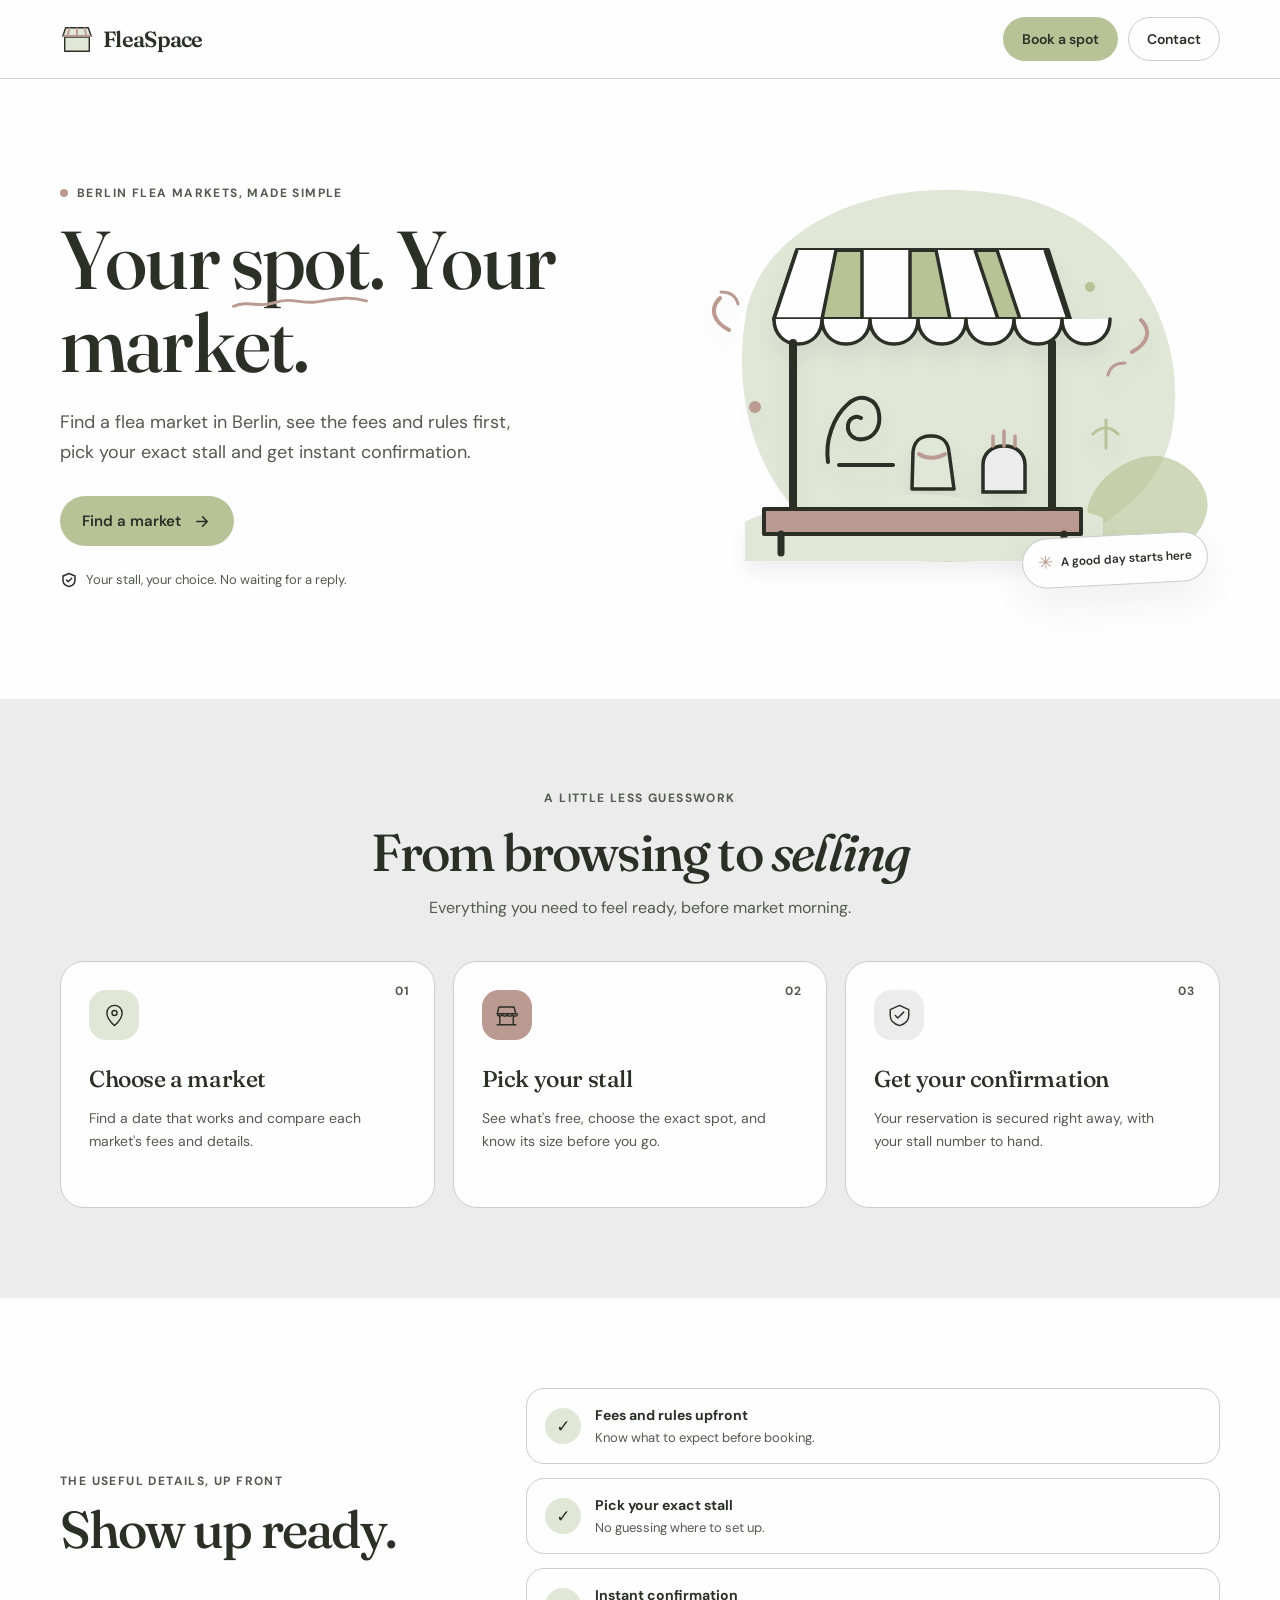
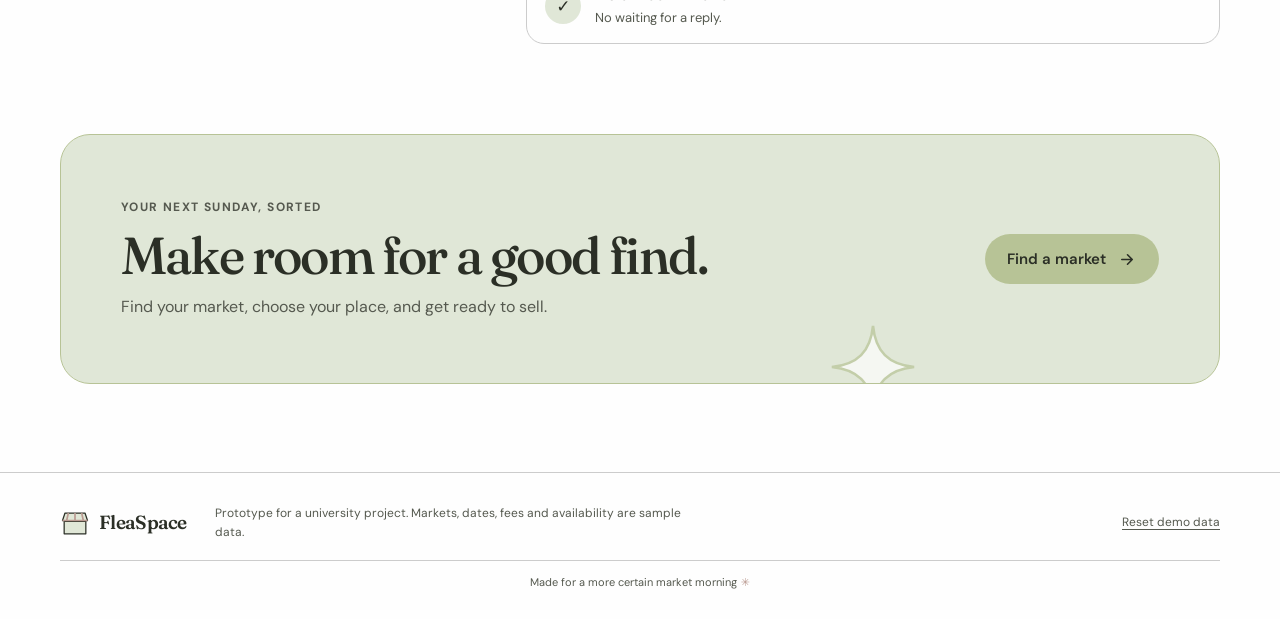
==== index.html @ 0b5794aa "flea space first version" ====
<!doctype html>
<html lang="en">
  <head>
    <meta charset="utf-8">
    <meta name="viewport" content="width=device-width, initial-scale=1">
    <meta name="description" content="Find a flea market in Berlin, see the fees and rules first, and book your exact stall with FleaSpace.">
    <meta name="theme-color" content="#FEFEFE">
    <title>FleaSpace — Your spot. Your market.</title>
    <link rel="icon" type="image/svg+xml" href="data:image/svg+xml,%3Csvg xmlns='http://www.w3.org/2000/svg' viewBox='0 0 40 40'%3E%3Crect width='40' height='40' rx='12' fill='%23E0E7D7'/%3E%3Cpath d='M9 18h22v13H9zM7 17l3-9h20l3 9H7z' fill='%23B7C396' stroke='%232B2F26' stroke-width='1.5' stroke-linejoin='round'/%3E%3Cpath d='M7 17h26M12 8l-2 9m8-9v9m8-9 2 9' fill='none' stroke='%23BA9A91' stroke-width='2'/%3E%3C/svg%3E">
    <link rel="preconnect" href="https://fonts.googleapis.com">
    <link rel="preconnect" href="https://fonts.gstatic.com" crossorigin>
    <link href="https://fonts.googleapis.com/css2?family=DM+Sans:wght@400;500;600;700&family=Fraunces:opsz,wght@9..144,500;9..144,600;9..144,700&display=swap" rel="stylesheet">
    <link rel="stylesheet" href="css/styles.css">
    <script src="js/data.js" defer></script>
    <script src="js/app.js" defer></script>
  </head>
  <body>
    <a class="skip-link" href="#main">Skip to content</a>

    <header class="site-header">
      <div class="header-inner">
        <a class="wordmark" href="index.html" aria-label="FleaSpace home">
          <svg class="wordmark-mark" viewBox="0 0 36 36" aria-hidden="true">
            <path d="M5 16h26v15H5zM3 15l3-9h24l3 9H3z" fill="var(--sage-light)" stroke="currentColor" stroke-width="1.5" stroke-linejoin="round"/>
            <path d="M3 15h30M10 6l-2 9m10-9v9m8-9 2 9" fill="none" stroke="var(--clay)" stroke-width="2"/>
          </svg>
          <span>FleaSpace</span>
        </a>
        <nav class="header-actions" aria-label="Main navigation">
          <a class="button button-primary button-small" href="markets.html">Book a spot</a>
          <button class="button button-secondary button-small" type="button" data-contact-open>Contact</button>
        </nav>
      </div>
    </header>

    <main id="main" tabindex="-1">
      <section class="hero page-width" aria-labelledby="hero-title">
        <div class="hero-copy">
          <p class="eyebrow"><span class="eyebrow-dot" aria-hidden="true"></span> Berlin flea markets, made simple</p>
          <h1 id="hero-title">Your <span class="underlined-word">spot<span class="squiggle" aria-hidden="true"><svg viewBox="0 0 160 18" preserveAspectRatio="none"><path d="M3 11C22 3 32 15 51 8s30 3 48 1 35-8 58 1" /></svg></span></span>. Your market.</h1>
          <p class="hero-description">Find a flea market in Berlin, see the fees and rules first, pick your exact stall and get instant confirmation.</p>
          <a class="button button-primary button-arrow" href="markets.html">
            Find a market
            <svg viewBox="0 0 20 20" aria-hidden="true"><path d="M4 10h11m-5-5 5 5-5 5"/></svg>
          </a>
          <p class="hero-note"><svg viewBox="0 0 18 18" aria-hidden="true"><path d="M9 2.5 15 5v4.2c0 3.3-2.3 5.3-6 6.3-3.7-1-6-3-6-6.3V5l6-2.5Z"/><path d="m6.5 9 1.7 1.7 3.5-3.5"/></svg> Your stall, your choice. No waiting for a reply.</p>
        </div>

        <div class="hero-art" aria-label="Illustration of a flea-market stall" role="img">
          <span class="art-blob art-blob-back" aria-hidden="true"></span>
          <span class="art-blob art-blob-front" aria-hidden="true"></span>
          <svg class="market-illustration" viewBox="0 0 520 430" aria-hidden="true">
            <path d="M82 350c39-22 87-9 126-20 44-13 79-9 116 4 36 13 79-6 116 12v43H82z" fill="var(--sage-light)"/>
            <path d="M111 147h296l-22-69H134l-23 69Z" fill="var(--sage)" stroke="var(--ink)" stroke-width="4" stroke-linejoin="round"/>
            <path d="m134 78-23 69h48l14-69m26 0v69h48V78m26 0 14 69h48l-23-69m22 0 23 69h48l-23-69" fill="var(--paper)" stroke="var(--ink)" stroke-width="3.5" stroke-linejoin="round"/>
            <path d="M111 147c0 15 10 25 24 25s24-10 24-25m0 0c0 15 10 25 24 25s24-10 24-25m0 0c0 15 10 25 24 25s24-10 24-25m0 0c0 15 10 25 24 25s24-10 24-25m0 0c0 15 10 25 24 25s24-10 24-25m0 0c0 15 10 25 24 25s24-10 24-25m0 0c0 15 10 25 24 25s24-10 24-25" fill="var(--paper)" stroke="var(--ink)" stroke-width="3.5" stroke-linecap="round"/>
            <path d="M130 171v167m259-167v167" fill="none" stroke="var(--ink)" stroke-width="8" stroke-linecap="round"/>
            <path d="M101 337h317v25H101z" fill="var(--clay)" stroke="var(--ink)" stroke-width="4" stroke-linejoin="round"/>
            <path d="M118 362v19m283-19v19" fill="none" stroke="var(--ink)" stroke-width="7" stroke-linecap="round"/>
            <path d="M165 290c-3-21 5-45 20-58 13-12 29-5 31 10 2 14-5 23-15 25-10 2-17-5-16-14 1-7 8-10 13-7m-22 47h54" fill="none" stroke="var(--ink)" stroke-width="4" stroke-linecap="round" stroke-linejoin="round"/>
            <path d="M249 317h42l-5-37c-1-10-7-16-17-16h-2c-10 0-16 6-17 16l-1 37Z" fill="var(--sage-light)" stroke="var(--ink)" stroke-width="3.5" stroke-linejoin="round"/>
            <path d="M256 282c7 5 18 5 26 0" fill="none" stroke="var(--clay)" stroke-width="4" stroke-linecap="round"/>
            <path d="M320 320h42v-27c0-11-8-19-21-19s-21 8-21 19v27Z" fill="var(--mist)" stroke="var(--ink)" stroke-width="3.5"/>
            <path d="M330 274v-10m11 10v-15m11 15v-10" fill="none" stroke="var(--clay)" stroke-width="3.5" stroke-linecap="round"/>
            <path d="M66 158c-17-9-19-22-9-32m412 54c17-9 19-22 9-32" fill="none" stroke="var(--clay)" stroke-width="4" stroke-linecap="round"/>
            <path d="M58 120c9 0 15 4 17 12m387 59c-9 0-15 4-17 12" fill="none" stroke="var(--clay)" stroke-width="3" stroke-linecap="round"/>
            <circle cx="92" cy="235" r="6" fill="var(--clay)"/>
            <circle cx="427" cy="115" r="5" fill="var(--sage)"/>
            <path d="M430 262c8-8 17-8 25 0m-12-14v28" fill="none" stroke="var(--sage)" stroke-width="3" stroke-linecap="round"/>
          </svg>
          <span class="art-caption"><span class="caption-star" aria-hidden="true">✳</span> A good day starts here</span>
        </div>
      </section>

      <section class="how-section section-space" aria-labelledby="how-title">
        <div class="page-width">
          <div class="section-heading">
            <p class="eyebrow">A little less guesswork</p>
            <h2 id="how-title">From browsing to <span class="serif-accent">selling</span></h2>
            <p>Everything you need to feel ready, before market morning.</p>
          </div>
          <ol class="steps-grid">
            <li class="step-card">
              <span class="step-number">01</span>
              <span class="step-icon" aria-hidden="true"><svg viewBox="0 0 32 32"><path d="M25 13c0 7-9 15-9 15S7 20 7 13a9 9 0 1 1 18 0Z"/><circle cx="16" cy="13" r="3"/></svg></span>
              <h3>Choose a market</h3>
              <p>Find a date that works and compare each market's fees and details.</p>
            </li>
            <li class="step-card">
              <span class="step-number">02</span>
              <span class="step-icon step-icon-clay" aria-hidden="true"><svg viewBox="0 0 32 32"><path d="M5 14h22l-2-8H7l-2 8Zm0 0c0 3 4 4 6 1 2 3 6 2 6-1 0 3 4 4 6 1 2 3 6 2 6-1M8 16v11m16-11v11M5 27h22"/></svg></span>
              <h3>Pick your stall</h3>
              <p>See what's free, choose the exact spot, and know its size before you go.</p>
            </li>
            <li class="step-card">
              <span class="step-number">03</span>
              <span class="step-icon step-icon-mist" aria-hidden="true"><svg viewBox="0 0 32 32"><path d="M16 4 27 9v7c0 6-4 10-11 12C9 26 5 22 5 16V9l11-5Z"/><path d="m11 16 3 3 7-7"/></svg></span>
              <h3>Get your confirmation</h3>
              <p>Your reservation is secured right away, with your stall number to hand.</p>
            </li>
          </ol>
        </div>
      </section>

      <section class="reassurance-section page-width section-space" aria-label="What you can count on">
        <div class="reassurance-intro">
          <p class="eyebrow">The useful details, up front</p>
          <h2>Show up ready.</h2>
        </div>
        <ul class="reassurance-grid">
          <li><span class="reassurance-check" aria-hidden="true">✓</span><span><strong>Fees and rules upfront</strong><small>Know what to expect before booking.</small></span></li>
          <li><span class="reassurance-check" aria-hidden="true">✓</span><span><strong>Pick your exact stall</strong><small>No guessing where to set up.</small></span></li>
          <li><span class="reassurance-check" aria-hidden="true">✓</span><span><strong>Instant confirmation</strong><small>No waiting for a reply.</small></span></li>
        </ul>
      </section>

      <section class="closing-cta page-width" aria-labelledby="cta-title">
        <div class="closing-copy">
          <p class="eyebrow">Your next Sunday, sorted</p>
          <h2 id="cta-title">Make room for a good find.</h2>
          <p>Find your market, choose your place, and get ready to sell.</p>
        </div>
        <a class="button button-primary button-arrow" href="markets.html">
          Find a market
          <svg viewBox="0 0 20 20" aria-hidden="true"><path d="M4 10h11m-5-5 5 5-5 5"/></svg>
        </a>
        <svg class="cta-sparkle" viewBox="0 0 70 70" aria-hidden="true"><path d="M35 3c2 20 12 30 32 32-20 2-30 12-32 32C33 47 23 37 3 35 23 33 33 23 35 3Z" fill="var(--paper)" stroke="var(--sage)" stroke-width="2"/></svg>
      </section>
    </main>

    <footer class="site-footer">
      <div class="footer-inner page-width">
        <a class="wordmark footer-wordmark" href="index.html">
          <svg class="wordmark-mark" viewBox="0 0 36 36" aria-hidden="true">
            <path d="M5 16h26v15H5zM3 15l3-9h24l3 9H3z" fill="var(--sage-light)" stroke="currentColor" stroke-width="1.5" stroke-linejoin="round"/>
            <path d="M3 15h30M10 6l-2 9m10-9v9m8-9 2 9" fill="none" stroke="var(--clay)" stroke-width="2"/>
          </svg>
          <span>FleaSpace</span>
        </a>
        <p class="footer-disclaimer">Prototype for a university project. Markets, dates, fees and availability are sample data.</p>
        <a class="reset-link" href="#reset-demo-data" data-reset-demo>Reset demo data</a>
        <p class="footer-credit">Made for a more certain market morning <span aria-hidden="true">✳</span></p>
        <p class="sr-only" data-app-status role="status" aria-live="polite"></p>
      </div>
    </footer>

    <dialog class="contact-dialog" aria-labelledby="contact-title" data-contact-dialog>
      <div class="dialog-inner">
        <button class="dialog-close" type="button" aria-label="Close contact dialog" data-contact-close>
          <svg viewBox="0 0 20 20" aria-hidden="true"><path d="m5 5 10 10M15 5 5 15"/></svg>
        </button>
        <span class="dialog-icon" aria-hidden="true">
          <svg viewBox="0 0 32 32"><path d="M5 8h22v16H5z"/><path d="m6 9 10 8 10-8"/></svg>
        </span>
        <p class="eyebrow">We'd love to hear from you</p>
        <h2 id="contact-title">Say hello.</h2>
        <p class="dialog-intro">Questions about a market or your stall? Get in touch with the organizer.</p>
        <a class="contact-option" href="mailto:organizers@fleaspace.example">
          <span class="contact-option-icon" aria-hidden="true">✉</span>
          <span><small>Email</small><strong>organizers@fleaspace.example</strong></span>
          <span class="contact-arrow" aria-hidden="true">↗</span>
        </a>
        <a class="contact-option" href="https://www.instagram.com/fleaspace.berlin/" target="_blank" rel="noreferrer">
          <span class="contact-option-icon contact-social" aria-hidden="true">◎</span>
          <span><small>Instagram</small><strong>@fleaspace.berlin</strong></span>
          <span class="contact-arrow" aria-hidden="true">↗</span>
        </a>
        <p class="sample-note">These are sample contact details for this prototype.</p>
      </div>
    </dialog>
  </body>
</html>
---- css/styles.css ----
:root {
  color-scheme: light;
  --paper: #FEFEFE;
  --mist: #EDECEC;
  --sage-light: #E0E7D7;
  --sage: #B7C396;
  --clay: #BA9A91;
  --stone: #CCCCCC;
  --ink: #2B2F26;
  --ink-soft: #55594F;
  --font-heading: "Fraunces", Georgia, serif;
  --font-body: "DM Sans", system-ui, sans-serif;
  --content-width: 1160px;
  --page-gutter: 24px;
  --radius-card: 24px;
  --shadow-soft: 0 16px 42px rgba(43, 47, 38, 0.07);
}

* {
  box-sizing: border-box;
}

html {
  scroll-behavior: smooth;
}

body {
  min-width: 320px;
  margin: 0;
  background: var(--paper);
  color: var(--ink);
  font-family: var(--font-body);
  font-size: 16px;
  line-height: 1.65;
  -webkit-font-smoothing: antialiased;
}

button,
a {
  -webkit-tap-highlight-color: transparent;
}

a {
  color: inherit;
}

button {
  color: inherit;
  font: inherit;
}

svg {
  display: block;
}

:focus-visible {
  outline: 3px solid var(--ink);
  outline-offset: 4px;
}

.page-width {
  width: min(var(--content-width), calc(100% - var(--page-gutter) * 2));
  margin-inline: auto;
}

.skip-link {
  position: fixed;
  z-index: 20;
  top: 12px;
  left: 12px;
  padding: 10px 16px;
  transform: translateY(-160%);
  border-radius: 999px;
  background: var(--ink);
  color: var(--paper);
  text-decoration: none;
}

.skip-link:focus {
  transform: translateY(0);
}

.site-header {
  position: relative;
  z-index: 5;
  border-bottom: 1px solid var(--stone);
  background: var(--paper);
}

.header-inner {
  display: flex;
  width: min(var(--content-width), calc(100% - var(--page-gutter) * 2));
  min-height: 78px;
  margin-inline: auto;
  align-items: center;
  justify-content: space-between;
  gap: 20px;
}

.wordmark {
  display: inline-flex;
  min-height: 44px;
  align-items: center;
  gap: 9px;
  color: var(--ink);
  font-family: var(--font-heading);
  font-size: 22px;
  font-weight: 600;
  letter-spacing: -0.7px;
  text-decoration: none;
}

.wordmark-mark {
  width: 34px;
  height: 34px;
}

.header-actions {
  display: flex;
  align-items: center;
  gap: 10px;
}

.button {
  display: inline-flex;
  min-height: 50px;
  padding: 12px 21px;
  align-items: center;
  justify-content: center;
  gap: 12px;
  border: 1px solid transparent;
  border-radius: 999px;
  cursor: pointer;
  font-size: 15px;
  font-weight: 600;
  line-height: 1.2;
  text-align: center;
  text-decoration: none;
  transition: background-color 160ms ease, border-color 160ms ease, transform 160ms ease, box-shadow 160ms ease;
}

.button:hover {
  transform: translateY(-2px);
}

.button-primary {
  background: var(--sage);
  color: var(--ink);
}

.button-primary:hover {
  background: #AAB687;
  box-shadow: 0 6px 16px rgba(43, 47, 38, 0.1);
}

.button-secondary {
  border-color: var(--stone);
  background: transparent;
  color: var(--ink);
}

.button-secondary:hover {
  background: var(--mist);
}

.button-small {
  min-height: 44px;
  padding: 10px 18px;
  font-size: 14px;
}

.button-arrow svg {
  width: 19px;
  height: 19px;
  fill: none;
  stroke: currentColor;
  stroke-linecap: round;
  stroke-linejoin: round;
  stroke-width: 1.7;
  transition: transform 160ms ease;
}

.button-arrow:hover svg {
  transform: translateX(3px);
}

.hero {
  display: grid;
  min-height: 620px;
  padding-block: 68px 72px;
  align-items: center;
  grid-template-columns: 0.95fr 1.05fr;
  gap: 30px;
}

.hero-copy {
  position: relative;
  z-index: 1;
  padding-block: 12px;
  animation: fade-up 650ms both;
}

.eyebrow {
  display: flex;
  margin: 0 0 16px;
  align-items: center;
  gap: 9px;
  color: var(--ink-soft);
  font-size: 12px;
  font-weight: 700;
  letter-spacing: 1.4px;
  line-height: 1.5;
  text-transform: uppercase;
}

.eyebrow-dot {
  width: 8px;
  height: 8px;
  border-radius: 50%;
  background: var(--clay);
}

h1,
h2,
h3,
p {
  margin-top: 0;
}

h1,
h2,
h3 {
  color: var(--ink);
}

h1,
h2 {
  font-family: var(--font-heading);
  font-weight: 500;
  letter-spacing: -1.8px;
}

.hero h1 {
  max-width: 600px;
  margin-bottom: 22px;
  font-size: clamp(52px, 6.7vw, 82px);
  line-height: 1.02;
}

.underlined-word {
  position: relative;
  display: inline-block;
  white-space: nowrap;
}

.squiggle {
  position: absolute;
  right: 0;
  bottom: -8px;
  left: 0;
  height: 13px;
  transform: rotate(-2deg);
}

.squiggle svg {
  width: 100%;
  height: 100%;
  overflow: visible;
  fill: none;
  stroke: var(--clay);
  stroke-linecap: round;
  stroke-width: 4;
}

.hero-description {
  max-width: 480px;
  margin-bottom: 28px;
  color: var(--ink-soft);
  font-size: 18px;
  line-height: 1.7;
}

.hero-note {
  display: flex;
  margin: 23px 0 0;
  align-items: center;
  gap: 8px;
  color: var(--ink-soft);
  font-size: 13px;
}

.hero-note svg {
  width: 18px;
  height: 18px;
  flex: 0 0 auto;
  fill: none;
  stroke: var(--ink);
  stroke-linecap: round;
  stroke-linejoin: round;
  stroke-width: 1.5;
}

.hero-art {
  position: relative;
  display: flex;
  min-height: 440px;
  align-items: center;
  justify-content: center;
  animation: fade-up 750ms 100ms both;
}

.art-blob {
  position: absolute;
  display: block;
  border-radius: 54% 46% 61% 39% / 43% 54% 46% 57%;
}

.art-blob-back {
  top: 5%;
  right: 7%;
  width: min(88%, 440px);
  height: 86%;
  transform: rotate(10deg);
  background: var(--sage-light);
}

.art-blob-front {
  right: 2%;
  bottom: 10%;
  width: 120px;
  height: 105px;
  transform: rotate(-22deg);
  background: var(--sage);
  opacity: 0.65;
}

.market-illustration {
  position: relative;
  z-index: 1;
  width: 100%;
  max-width: 520px;
  overflow: visible;
  filter: drop-shadow(0 12px 9px rgba(43, 47, 38, 0.07));
}

.art-caption {
  position: absolute;
  z-index: 2;
  right: 2%;
  bottom: 5%;
  display: inline-flex;
  padding: 9px 15px;
  align-items: center;
  gap: 8px;
  border: 1px solid var(--stone);
  border-radius: 999px;
  background: var(--paper);
  box-shadow: var(--shadow-soft);
  font-size: 12px;
  font-weight: 600;
  transform: rotate(-3deg);
}

.caption-star {
  color: var(--clay);
  font-size: 18px;
}

.section-space {
  padding-block: 90px;
}

.how-section {
  background: var(--mist);
}

.section-heading {
  max-width: 650px;
  margin: 0 auto 40px;
  text-align: center;
}

.section-heading .eyebrow {
  justify-content: center;
}

.section-heading h2,
.reassurance-intro h2,
.closing-copy h2 {
  margin-bottom: 12px;
  font-size: clamp(36px, 4.5vw, 52px);
  line-height: 1.15;
}

.section-heading > p:last-child {
  margin-bottom: 0;
  color: var(--ink-soft);
}

.serif-accent {
  color: var(--ink);
  font-style: italic;
}

.steps-grid {
  display: grid;
  margin: 0;
  padding: 0;
  gap: 18px;
  grid-template-columns: repeat(3, 1fr);
  list-style: none;
}

.step-card {
  position: relative;
  min-height: 247px;
  padding: 28px;
  overflow: hidden;
  border: 1px solid var(--stone);
  border-radius: var(--radius-card);
  background: var(--paper);
  transition: box-shadow 180ms ease, transform 180ms ease;
}

.step-card:hover {
  transform: translateY(-4px);
  box-shadow: var(--shadow-soft);
}

.step-number {
  position: absolute;
  top: 20px;
  right: 24px;
  color: var(--ink-soft);
  font-size: 12px;
  font-weight: 700;
  letter-spacing: 1px;
}

.step-icon {
  display: grid;
  width: 50px;
  height: 50px;
  margin-bottom: 21px;
  place-items: center;
  border-radius: 17px;
  background: var(--sage-light);
}

.step-icon-clay {
  background: var(--clay);
}

.step-icon-mist {
  background: var(--mist);
}

.step-icon svg {
  width: 27px;
  height: 27px;
  fill: none;
  stroke: var(--ink);
  stroke-linecap: round;
  stroke-linejoin: round;
  stroke-width: 1.7;
}

.step-card h3 {
  margin-bottom: 8px;
  font-family: var(--font-heading);
  font-size: 23px;
  font-weight: 500;
  letter-spacing: -0.4px;
}

.step-card p {
  max-width: 290px;
  margin: 0;
  color: var(--ink-soft);
  font-size: 14px;
  line-height: 1.65;
}

.reassurance-section {
  display: grid;
  align-items: center;
  gap: 50px;
  grid-template-columns: 0.75fr 1.25fr;
}

.reassurance-intro .eyebrow {
  margin-bottom: 10px;
}

.reassurance-intro h2 {
  margin: 0;
}

.reassurance-grid {
  display: grid;
  margin: 0;
  padding: 0;
  gap: 14px;
  list-style: none;
}

.reassurance-grid li {
  display: flex;
  min-height: 76px;
  padding: 14px 18px;
  align-items: center;
  gap: 14px;
  border: 1px solid var(--stone);
  border-radius: 18px;
  background: var(--paper);
}

.reassurance-check {
  display: grid;
  width: 36px;
  height: 36px;
  flex: 0 0 auto;
  place-items: center;
  border-radius: 50%;
  background: var(--sage-light);
  font-size: 17px;
  font-weight: 700;
}

.reassurance-grid strong,
.reassurance-grid small {
  display: block;
}

.reassurance-grid strong {
  margin-bottom: 1px;
  font-size: 14px;
}

.reassurance-grid small {
  color: var(--ink-soft);
  font-size: 13px;
  line-height: 1.5;
}

.closing-cta {
  position: relative;
  display: flex;
  min-height: 250px;
  margin-bottom: 88px;
  padding: 48px 60px;
  align-items: center;
  justify-content: space-between;
  gap: 28px;
  overflow: hidden;
  border: 1px solid var(--sage);
  border-radius: 30px;
  background: var(--sage-light);
}

.closing-copy {
  position: relative;
  z-index: 1;
  max-width: 600px;
}

.closing-copy .eyebrow {
  margin-bottom: 10px;
}

.closing-copy h2 {
  margin-bottom: 8px;
}

.closing-copy > p:last-child {
  margin-bottom: 0;
  color: var(--ink-soft);
}

.closing-cta > .button {
  position: relative;
  z-index: 1;
  flex: 0 0 auto;
}

.cta-sparkle {
  position: absolute;
  right: 26%;
  bottom: -29px;
  width: 90px;
  height: 90px;
  opacity: 0.7;
}

.site-footer {
  border-top: 1px solid var(--stone);
  background: var(--paper);
}

.footer-inner {
  display: grid;
  min-height: 146px;
  padding-block: 27px;
  align-items: center;
  gap: 14px 28px;
  grid-template-columns: auto minmax(250px, 1fr) auto;
}

.footer-wordmark {
  font-size: 19px;
}

.footer-wordmark .wordmark-mark {
  width: 30px;
  height: 30px;
}

.footer-disclaimer {
  max-width: 490px;
  margin: 0;
  color: var(--ink-soft);
  font-size: 12px;
  line-height: 1.6;
}

.reset-link {
  display: inline-flex;
  min-height: 44px;
  align-items: center;
  color: var(--ink-soft);
  font-size: 12px;
  text-underline-offset: 3px;
}

.reset-link:hover {
  color: var(--ink);
}

.footer-credit {
  grid-column: 1 / -1;
  margin: 0;
  padding-top: 12px;
  border-top: 1px solid var(--stone);
  color: var(--ink-soft);
  font-size: 11px;
  text-align: center;
}

.footer-credit span {
  color: var(--clay);
}

.contact-dialog {
  width: min(480px, calc(100% - 32px));
  max-height: min(720px, calc(100% - 32px));
  padding: 0;
  overflow: auto;
  border: 1px solid var(--stone);
  border-radius: 28px;
  background: var(--paper);
  color: var(--ink);
  box-shadow: 0 24px 80px rgba(43, 47, 38, 0.2);
}

.contact-dialog::backdrop {
  background: rgba(43, 47, 38, 0.48);
  backdrop-filter: blur(3px);
}

.dialog-inner {
  position: relative;
  padding: 38px;
}

.dialog-close {
  position: absolute;
  top: 19px;
  right: 19px;
  display: grid;
  width: 44px;
  height: 44px;
  padding: 0;
  place-items: center;
  border: 1px solid var(--stone);
  border-radius: 50%;
  background: transparent;
  cursor: pointer;
}

.dialog-close:hover {
  background: var(--mist);
}

.dialog-close svg {
  width: 19px;
  height: 19px;
  fill: none;
  stroke: currentColor;
  stroke-linecap: round;
  stroke-width: 1.7;
}

.dialog-icon {
  display: grid;
  width: 53px;
  height: 53px;
  margin-bottom: 24px;
  place-items: center;
  border-radius: 18px;
  background: var(--sage-light);
}

.dialog-icon svg {
  width: 28px;
  height: 28px;
  fill: none;
  stroke: var(--ink);
  stroke-linecap: round;
  stroke-linejoin: round;
  stroke-width: 1.7;
}

.dialog-inner .eyebrow {
  margin-bottom: 8px;
}

.dialog-inner h2 {
  margin-bottom: 9px;
  font-size: 42px;
  line-height: 1.1;
}

.dialog-intro {
  margin-bottom: 22px;
  color: var(--ink-soft);
  font-size: 14px;
}

.contact-option {
  display: flex;
  min-height: 70px;
  padding: 12px;
  align-items: center;
  gap: 12px;
  border: 1px solid var(--stone);
  border-radius: 16px;
  text-decoration: none;
}

.contact-option + .contact-option {
  margin-top: 10px;
}

.contact-option:hover {
  background: var(--mist);
}

.contact-option-icon {
  display: grid;
  width: 40px;
  height: 40px;
  flex: 0 0 auto;
  place-items: center;
  border-radius: 13px;
  background: var(--sage-light);
  font-size: 18px;
}

.contact-social {
  background: var(--clay);
}

.contact-option small,
.contact-option strong {
  display: block;
}

.contact-option small {
  color: var(--ink-soft);
  font-size: 11px;
}

.contact-option strong {
  overflow-wrap: anywhere;
  font-size: 13px;
  font-weight: 600;
}

.contact-arrow {
  margin-left: auto;
  color: var(--ink-soft);
  font-size: 18px;
}

.sample-note {
  margin: 20px 0 0;
  color: var(--ink-soft);
  font-size: 12px;
  text-align: center;
}

.markets-main {
  overflow: hidden;
}

.markets-page {
  padding-block: 42px 92px;
}

.back-link {
  display: inline-flex;
  min-height: 44px;
  margin-bottom: 27px;
  align-items: center;
  gap: 8px;
  color: var(--ink-soft);
  font-size: 13px;
  font-weight: 600;
  text-decoration: none;
}

.back-link:hover {
  color: var(--ink);
}

.back-link svg {
  width: 18px;
  height: 18px;
  fill: none;
  stroke: currentColor;
  stroke-linecap: round;
  stroke-linejoin: round;
  stroke-width: 1.7;
  transition: transform 160ms ease;
}

.back-link:hover svg {
  transform: translateX(-3px);
}

.markets-heading {
  display: flex;
  margin-bottom: 43px;
  align-items: end;
  justify-content: space-between;
  gap: 34px;
}

.markets-heading .eyebrow {
  margin-bottom: 12px;
}

.markets-heading h1 {
  margin: 0;
  font-size: clamp(45px, 6vw, 68px);
  line-height: 1.04;
}

.heading-break {
  color: var(--ink-soft);
  font-style: italic;
}

.markets-intro {
  max-width: 350px;
  margin: 0 0 5px;
  color: var(--ink-soft);
  font-size: 15px;
  line-height: 1.7;
}

.markets-layout {
  display: grid;
  align-items: start;
  gap: 30px;
  grid-template-columns: minmax(0, 1.08fr) minmax(350px, 0.92fr);
}

.market-list {
  min-width: 0;
}

.market-list-heading {
  display: flex;
  margin: 0 0 14px;
  align-items: center;
  justify-content: space-between;
  color: var(--ink);
  font-size: 14px;
  font-weight: 700;
}

.market-count {
  color: var(--ink-soft);
  font-size: 12px;
  font-weight: 500;
}

.market-cards {
  display: grid;
  gap: 14px;
}

.market-card {
  padding: 22px 24px 20px;
  border: 1px solid var(--stone);
  border-radius: var(--radius-card);
  background: var(--paper);
  box-shadow: 0 4px 17px rgba(43, 47, 38, 0.035);
  transition: background-color 180ms ease, border-color 180ms ease, box-shadow 180ms ease, transform 180ms ease;
}

.market-card:hover,
.market-card.is-highlighted {
  transform: translateY(-3px);
  border-color: var(--sage);
  background: #FBFCF9;
  box-shadow: var(--shadow-soft);
}

.market-card-top {
  display: flex;
  margin-bottom: 13px;
  align-items: center;
  justify-content: space-between;
  gap: 12px;
}

.market-card-icon {
  display: grid;
  width: 43px;
  height: 43px;
  place-items: center;
  border-radius: 15px;
  background: var(--sage-light);
}

.market-card-icon svg {
  width: 26px;
  height: 26px;
  fill: none;
  stroke: var(--ink);
  stroke-linecap: round;
  stroke-linejoin: round;
  stroke-width: 1.6;
}

.availability-badge {
  display: inline-flex;
  min-height: 30px;
  padding: 5px 11px;
  align-items: center;
  border-radius: 999px;
  background: var(--sage-light);
  color: var(--ink);
  font-size: 11px;
  font-weight: 600;
  line-height: 1.2;
}

.availability-almost-full {
  background: var(--clay);
}

.market-card h2 {
  margin: 0 0 3px;
  font-family: var(--font-heading);
  font-size: 25px;
  font-weight: 500;
  letter-spacing: -0.5px;
  line-height: 1.25;
}

.market-date {
  margin: 0 0 15px;
  color: var(--ink-soft);
  font-size: 13px;
}

.market-details {
  display: flex;
  padding-block: 12px;
  flex-wrap: wrap;
  gap: 8px 21px;
  border-top: 1px solid var(--stone);
  color: var(--ink-soft);
  font-size: 12px;
}

.market-details > span {
  display: inline-flex;
  align-items: center;
  gap: 7px;
}

.market-details svg {
  width: 16px;
  height: 16px;
  flex: 0 0 auto;
  fill: none;
  stroke: var(--ink);
  stroke-linecap: round;
  stroke-linejoin: round;
  stroke-width: 1.5;
}

.market-card-bottom {
  display: flex;
  padding-top: 12px;
  align-items: center;
  justify-content: space-between;
  gap: 14px;
  border-top: 1px solid var(--stone);
}

.market-fee {
  margin: 0;
}

.market-fee small,
.market-fee strong {
  display: block;
}

.market-fee small {
  margin-bottom: 1px;
  color: var(--ink-soft);
  font-size: 11px;
}

.market-fee strong {
  font-size: 20px;
  line-height: 1.3;
}

.market-fee strong span {
  color: var(--ink-soft);
  font-size: 11px;
  font-weight: 500;
}

.market-view-button {
  min-height: 44px;
  padding: 10px 15px;
  gap: 8px;
  font-size: 12px;
}

.market-view-button svg {
  width: 16px;
  height: 16px;
  fill: none;
  stroke: currentColor;
  stroke-linecap: round;
  stroke-linejoin: round;
  stroke-width: 1.7;
  transition: transform 160ms ease;
}

.market-view-button:hover svg {
  transform: translateX(3px);
}

.stalls-main,
.confirmation-main {
  overflow: hidden;
  background:
    radial-gradient(ellipse at 8% 9%, rgba(224, 231, 215, 0.38), transparent 29rem),
    var(--paper);
}

.stalls-page {
  padding-block: 34px 88px;
}

.stalls-page > .back-link {
  margin-bottom: 18px;
}

.stall-page-heading {
  margin-bottom: 31px;
}

.stall-page-heading .eyebrow {
  margin-bottom: 9px;
}

.stall-page-heading h1 {
  margin: 0 0 10px;
  font-size: clamp(42px, 5vw, 58px);
  line-height: 1.12;
}

.stall-page-heading h1 em {
  color: var(--ink-soft);
  font-weight: 500;
}

.stall-market-meta {
  display: flex;
  margin: 0;
  align-items: center;
  gap: 12px;
  color: var(--ink-soft);
  font-size: 14px;
}

.meta-divider {
  width: 4px;
  height: 4px;
  border-radius: 50%;
  background: var(--clay);
}

.stall-layout {
  display: grid;
  align-items: start;
  gap: 27px;
  grid-template-columns: minmax(0, 1.12fr) minmax(330px, 0.88fr);
}

.stall-map-section {
  min-width: 0;
  padding: 27px;
  border: 1px solid var(--stone);
  border-radius: 27px;
  background: var(--paper);
  box-shadow: 0 7px 24px rgba(43, 47, 38, 0.045);
}

.panel-heading {
  display: flex;
  margin-bottom: 21px;
  align-items: center;
  justify-content: space-between;
  gap: 18px;
}

.panel-heading .eyebrow {
  margin-bottom: 4px;
  font-size: 10px;
}

.panel-heading h2,
.details-card-heading h2 {
  margin: 0;
  font-size: 29px;
  font-weight: 500;
  letter-spacing: -0.8px;
  line-height: 1.15;
}

.stall-count-label {
  display: inline-flex;
  min-height: 32px;
  padding: 6px 11px;
  align-items: center;
  border-radius: 999px;
  background: var(--sage-light);
  font-size: 11px;
  font-weight: 600;
  white-space: nowrap;
}

.stall-map {
  display: grid;
  min-height: 470px;
  padding: 18px;
  gap: 14px;
  grid-template-columns: minmax(0, 1fr) minmax(84px, 0.52fr) minmax(0, 1fr);
  border: 1px solid var(--stone);
  border-radius: 21px;
  background:
    radial-gradient(ellipse at 50% 55%, rgba(224, 231, 215, 0.24), transparent 50%),
    var(--paper);
}

.stall-column {
  display: grid;
  align-content: stretch;
  gap: 12px;
  grid-template-rows: repeat(5, minmax(0, 1fr));
}

.stall-button {
  display: flex;
  min-width: 0;
  min-height: 70px;
  padding: 12px 14px;
  align-items: flex-start;
  justify-content: center;
  flex-direction: column;
  gap: 3px;
  border: 1px solid var(--sage);
  border-radius: 15px;
  background: var(--sage-light);
  cursor: pointer;
  text-align: left;
  transition: background-color 160ms ease, border-color 160ms ease, box-shadow 160ms ease, transform 160ms ease;
}

.stall-button.is-free:hover {
  transform: translateY(-2px);
  border-color: var(--ink);
  box-shadow: 0 5px 13px rgba(43, 47, 38, 0.11);
}

.stall-button.is-selected {
  border: 3px solid var(--ink);
  background: var(--sage);
  box-shadow: 0 5px 14px rgba(43, 47, 38, 0.12);
}

.stall-button.is-taken {
  border-color: var(--stone);
  background: repeating-linear-gradient(135deg, var(--mist), var(--mist) 7px, var(--stone) 7px, var(--stone) 12px);
  color: var(--ink-soft);
  cursor: not-allowed;
  opacity: 1;
}

.stall-button:disabled {
  opacity: 1;
}

.stall-number {
  font-size: 14px;
  font-weight: 700;
  line-height: 1.35;
}

.stall-state {
  display: inline-flex;
  min-height: 20px;
  align-items: center;
  gap: 4px;
  color: var(--ink-soft);
  font-size: 10px;
  font-weight: 600;
  line-height: 1.25;
}

.is-taken .stall-state {
  color: var(--ink);
}

.is-selected .stall-state {
  color: var(--ink);
}

.stall-state svg {
  width: 13px;
  height: 13px;
  fill: none;
  stroke: currentColor;
  stroke-linecap: round;
  stroke-linejoin: round;
  stroke-width: 2;
}

.stall-walkway {
  position: relative;
  display: flex;
  min-width: 0;
  align-items: center;
  justify-content: center;
  flex-direction: column;
  gap: 13px;
  border: 1px solid var(--stone);
  border-radius: 16px;
  background: var(--mist);
  text-align: center;
}

.walkway-label {
  position: relative;
  z-index: 1;
  padding: 5px 7px;
  border: 1px solid var(--stone);
  border-radius: 999px;
  background: var(--paper);
  font-size: 10px;
  font-weight: 600;
  writing-mode: vertical-rl;
}

.walkway-path {
  position: absolute;
  top: 8%;
  bottom: 8%;
  left: 50%;
  border-left: 2px dashed #B6B9B0;
}

.entrance-label {
  position: relative;
  z-index: 1;
  display: flex;
  padding: 7px 4px;
  align-items: center;
  flex-direction: column;
  gap: 2px;
  border: 1px solid var(--stone);
  border-radius: 10px;
  background: var(--paper);
  font-size: 9px;
  font-weight: 600;
}

.entrance-label svg {
  width: 15px;
  height: 15px;
  fill: none;
  stroke: var(--ink);
  stroke-linecap: round;
  stroke-linejoin: round;
  stroke-width: 1.6;
}

.stall-legend {
  display: flex;
  margin: 18px 0 0;
  padding: 0;
  flex-wrap: wrap;
  justify-content: center;
  gap: 10px 21px;
  list-style: none;
}

.stall-legend li {
  display: inline-flex;
  align-items: center;
  gap: 7px;
  color: var(--ink-soft);
  font-size: 11px;
  font-weight: 500;
}

.legend-swatch {
  width: 16px;
  height: 16px;
  border: 1px solid var(--sage);
  border-radius: 5px;
  background: var(--sage-light);
}

.legend-taken {
  border-color: var(--stone);
  background: repeating-linear-gradient(135deg, var(--mist), var(--mist) 3px, var(--stone) 3px, var(--stone) 5px);
}

.legend-selected {
  border: 2px solid var(--ink);
  background: var(--sage);
}

.map-assurance {
  display: flex;
  margin: 18px 0 0;
  padding-top: 15px;
  align-items: center;
  justify-content: center;
  gap: 8px;
  border-top: 1px solid var(--stone);
  color: var(--ink-soft);
  font-size: 11px;
  text-align: center;
}

.map-assurance svg {
  width: 17px;
  height: 17px;
  flex: 0 0 auto;
  fill: none;
  stroke: var(--ink);
  stroke-linecap: round;
  stroke-linejoin: round;
  stroke-width: 1.5;
}

.stall-details-card {
  padding: 25px;
  border: 1px solid var(--stone);
  border-radius: 27px;
  background: var(--paper);
  box-shadow: 0 7px 24px rgba(43, 47, 38, 0.045);
}

.details-card-heading {
  display: flex;
  margin-bottom: 18px;
  align-items: center;
  gap: 13px;
}

.details-card-heading .eyebrow {
  margin-bottom: 3px;
  font-size: 10px;
}

.details-mark {
  display: grid;
  width: 48px;
  height: 48px;
  flex: 0 0 auto;
  place-items: center;
  border-radius: 16px;
  background: var(--sage-light);
}

.details-mark svg {
  width: 28px;
  height: 28px;
  fill: none;
  stroke: var(--ink);
  stroke-linecap: round;
  stroke-linejoin: round;
  stroke-width: 1.6;
}

.selected-stall-panel {
  display: flex;
  min-height: 73px;
  margin-bottom: 6px;
  padding: 12px;
  align-items: center;
  gap: 11px;
  border: 1px solid var(--sage);
  border-radius: 17px;
  background: var(--sage-light);
}

.selected-stall-icon {
  display: grid;
  width: 39px;
  height: 39px;
  flex: 0 0 auto;
  place-items: center;
  border-radius: 12px;
  background: var(--paper);
}

.selected-stall-icon svg {
  width: 23px;
  height: 23px;
  fill: none;
  stroke: var(--ink);
  stroke-linecap: round;
  stroke-linejoin: round;
  stroke-width: 1.5;
}

.selected-stall-panel small,
.selected-stall-panel strong {
  display: block;
}

.selected-stall-panel small {
  color: var(--ink-soft);
  font-size: 10px;
  line-height: 1.35;
}

.selected-stall-panel strong {
  font-size: 14px;
  line-height: 1.35;
}

.selection-status {
  margin-left: auto;
  padding: 5px 8px;
  border: 1px solid rgba(43, 47, 38, 0.2);
  border-radius: 999px;
  background: var(--paper);
  font-size: 9px;
  font-weight: 600;
  line-height: 1.3;
  text-align: center;
}

.detail-row {
  display: flex;
  padding: 14px 0;
  align-items: flex-start;
  gap: 11px;
  border-bottom: 1px solid var(--stone);
}

.detail-icon {
  display: grid;
  width: 33px;
  height: 33px;
  flex: 0 0 auto;
  place-items: center;
  border-radius: 11px;
  background: var(--sage-light);
}

.detail-icon-clay {
  background: var(--clay);
}

.detail-icon svg {
  width: 18px;
  height: 18px;
  fill: none;
  stroke: var(--ink);
  stroke-linecap: round;
  stroke-linejoin: round;
  stroke-width: 1.5;
}

.detail-copy h3,
.detail-section h3 {
  margin: 0 0 3px;
  font-size: 12px;
  font-weight: 700;
  line-height: 1.4;
}

.detail-copy p,
.detail-section p {
  margin: 0;
  color: var(--ink-soft);
  font-size: 11px;
  line-height: 1.5;
}

.detail-copy .detail-fee {
  display: flex;
  margin-bottom: 2px;
  align-items: baseline;
  flex-wrap: wrap;
  gap: 5px;
  color: var(--ink);
}

.detail-fee strong {
  font-size: 17px;
}

.detail-fee span {
  color: var(--ink-soft);
  font-size: 10px;
}

.detail-copy p strong {
  color: var(--ink);
}

.detail-section {
  padding: 15px 0 13px;
  border-bottom: 1px solid var(--stone);
}

.detail-section h3 {
  display: flex;
  margin-bottom: 7px;
  align-items: center;
  gap: 7px;
}

.section-check,
.section-cross {
  display: grid;
  width: 19px;
  height: 19px;
  flex: 0 0 auto;
  place-items: center;
  border-radius: 7px;
  background: var(--sage-light);
  font-size: 11px;
}

.section-cross {
  background: var(--clay);
  font-size: 14px;
}

.detail-list {
  display: grid;
  margin: 0;
  padding: 0 0 0 26px;
  gap: 4px;
  color: var(--ink-soft);
  font-size: 11px;
  line-height: 1.5;
}

.detail-list li::marker {
  color: var(--ink);
}

.detail-section-compact {
  padding-block: 12px;
}

.reserve-area {
  padding-top: 17px;
}

.reserve-button {
  width: 100%;
}

.reserve-button:disabled {
  border-color: var(--stone);
  background: var(--mist);
  color: var(--ink-soft);
  cursor: not-allowed;
  box-shadow: none;
  transform: none;
}

.reserve-helper {
  margin: 9px 0 0;
  color: var(--ink-soft);
  font-size: 10px;
  line-height: 1.45;
  text-align: center;
}

.reserve-error {
  margin: 8px 0 0;
  color: var(--ink);
  font-size: 12px;
  line-height: 1.45;
  text-align: center;
}

.confirmation-main {
  min-height: 700px;
  padding-block: 55px 72px;
  background:
    radial-gradient(ellipse at 12% 10%, rgba(224, 231, 215, 0.4), transparent 28rem),
    var(--paper);
}

.confirmation-page {
  width: min(980px, calc(100% - var(--page-gutter) * 2));
  margin-inline: auto;
}

.confirmation-card {
  padding: clamp(25px, 5vw, 49px);
  border: 1px solid var(--stone);
  border-radius: 30px;
  background: var(--paper);
  box-shadow: var(--shadow-soft);
  animation: fade-up 550ms both;
}

.confirmation-heading {
  display: grid;
  margin-bottom: 28px;
  align-items: center;
  gap: 15px 20px;
  grid-template-columns: auto 1fr auto;
}

.confirmation-heading .eyebrow {
  margin-bottom: 5px;
}

.confirmation-heading h1 {
  margin: 0 0 5px;
  font-size: clamp(39px, 5.5vw, 58px);
  line-height: 1.08;
}

.confirmation-heading h1 span {
  color: var(--ink);
}

.confirmation-number {
  margin: 0;
  padding: 11px 15px;
  border: 1px solid var(--stone);
  border-radius: 14px;
  background: var(--mist);
  text-align: left;
}

.confirmation-number small,
.confirmation-number strong {
  display: block;
}

.confirmation-number small {
  margin-bottom: 2px;
  color: var(--ink-soft);
  font-size: 10px;
}

.confirmation-number strong {
  font-size: 14px;
  letter-spacing: 0.4px;
}

.confirmation-content {
  display: grid;
  align-items: stretch;
  gap: 18px;
  grid-template-columns: minmax(0, 1.1fr) minmax(270px, 0.9fr);
}

.confirmation-details,
.confirmation-mini-map-card {
  padding: 22px;
  border: 1px solid var(--stone);
  border-radius: 22px;
}

.confirmation-details {
  background: var(--paper);
}

.confirmation-detail-heading {
  display: flex;
  margin-bottom: 14px;
  align-items: center;
  justify-content: space-between;
  gap: 12px;
}

.confirmation-detail-heading .eyebrow {
  margin: 0;
  font-size: 10px;
}

.confirmed-badge {
  display: inline-flex;
  min-height: 30px;
  padding: 5px 10px;
  align-items: center;
  gap: 6px;
  border-radius: 999px;
  background: var(--sage-light);
  font-size: 10px;
  font-weight: 600;
  white-space: nowrap;
}

.confirmed-badge span {
  display: grid;
  width: 15px;
  height: 15px;
  place-items: center;
  border-radius: 50%;
  background: var(--sage);
  font-size: 9px;
}

.confirmation-detail-grid {
  display: grid;
  margin: 0;
  gap: 0 17px;
  grid-template-columns: repeat(2, minmax(0, 1fr));
}

.confirmation-detail {
  min-width: 0;
  padding: 12px 0;
  border-top: 1px solid var(--stone);
}

.confirmation-detail dt {
  margin-bottom: 3px;
  color: var(--ink-soft);
  font-size: 10px;
}

.confirmation-detail dd {
  margin: 0;
  overflow-wrap: anywhere;
  font-size: 13px;
  font-weight: 600;
}

.confirmation-detail.market-detail-wide,
.confirmation-detail-fee-detail {
  grid-column: 1 / -1;
}

.confirmation-stall-number dd {
  font-family: var(--font-heading);
  font-size: 27px;
  font-weight: 600;
  line-height: 1.2;
}

.confirmation-fee-detail dd strong,
.confirmation-fee-detail dd small {
  display: block;
}

.confirmation-fee-detail dd strong {
  margin-bottom: 2px;
  font-size: 19px;
}

.confirmation-fee-detail dd small {
  color: var(--ink-soft);
  font-size: 10px;
  font-weight: 400;
  line-height: 1.45;
}

.confirmation-mini-map-card {
  display: flex;
  min-width: 0;
  flex-direction: column;
  background: var(--mist);
}

.mini-map-heading {
  display: flex;
  align-items: flex-start;
  justify-content: space-between;
  gap: 10px;
}

.mini-map-heading .eyebrow {
  margin-bottom: 4px;
  font-size: 9px;
}

.mini-map-heading h2 {
  margin: 0;
  font-size: 23px;
  font-weight: 500;
  letter-spacing: -0.5px;
  line-height: 1.2;
}

.mini-map-tag {
  display: inline-flex;
  min-height: 27px;
  padding: 4px 9px;
  align-items: center;
  border-radius: 999px;
  background: var(--clay);
  font-size: 10px;
  font-weight: 700;
  white-space: nowrap;
}

.confirmation-mini-map {
  display: grid;
  min-height: 188px;
  margin-block: 16px 12px;
  padding: 13px;
  gap: 8px;
  grid-template-columns: minmax(0, 1fr) minmax(52px, 0.48fr) minmax(0, 1fr);
  border: 1px solid var(--stone);
  border-radius: 16px;
  background: var(--paper);
}

.mini-stall-column {
  display: grid;
  gap: 6px;
  grid-template-rows: repeat(5, minmax(22px, 1fr));
}

.mini-stall {
  position: relative;
  display: flex;
  min-width: 0;
  align-items: center;
  justify-content: center;
  border: 1px solid var(--sage);
  border-radius: 7px;
  background: var(--sage-light);
  color: var(--ink);
  font-size: 10px;
  font-weight: 600;
}

.mini-stall.is-your-stall {
  z-index: 1;
  border: 2px solid var(--ink);
  background: var(--clay);
  box-shadow: 0 3px 8px rgba(43, 47, 38, 0.13);
}

.mini-stall.is-your-stall small {
  position: absolute;
  top: 50%;
  left: calc(100% + 5px);
  width: max-content;
  max-width: 74px;
  padding: 3px 6px;
  border: 1px solid var(--stone);
  border-radius: 999px;
  background: var(--paper);
  font-size: 8px;
  line-height: 1.2;
  transform: translateY(-50%);
}

.mini-walkway {
  position: relative;
  display: flex;
  align-items: center;
  justify-content: center;
  flex-direction: column;
  gap: 8px;
  border-radius: 9px;
  background: var(--mist);
  color: var(--ink-soft);
  font-size: 9px;
  font-weight: 600;
  text-align: center;
}

.mini-walkway span,
.mini-walkway small {
  position: relative;
  z-index: 1;
  padding: 4px 6px;
  border: 1px solid var(--stone);
  border-radius: 999px;
  background: var(--paper);
}

.mini-walkway span {
  writing-mode: vertical-rl;
}

.mini-walkway small {
  font-size: 8px;
}

.mini-walkway i {
  position: absolute;
  top: 8%;
  bottom: 8%;
  left: 50%;
  border-left: 1px dashed var(--stone);
}

.mini-map-caption {
  display: flex;
  margin: auto 0 0;
  align-items: center;
  gap: 7px;
  color: var(--ink-soft);
  font-size: 10px;
}

.mini-map-caption > span {
  width: 8px;
  height: 8px;
  flex: 0 0 auto;
  border-radius: 50%;
  background: var(--clay);
}

.confirmation-actions {
  display: grid;
  margin-top: 22px;
  align-items: center;
  gap: 8px 12px;
  grid-template-columns: auto auto 1fr;
}

.confirmation-actions .button {
  min-height: 46px;
  padding: 11px 17px;
  font-size: 12px;
}

.confirmation-actions .button-arrow {
  gap: 8px;
}

.confirmation-actions .button-arrow svg {
  width: 17px;
  height: 17px;
}

.print-helper {
  margin: 0;
  color: var(--ink-soft);
  font-size: 10px;
  text-align: right;
}

.confirmation-empty-state {
  max-width: 580px;
  margin: 35px auto;
  padding: clamp(30px, 6vw, 55px);
  border: 1px solid var(--stone);
  border-radius: 28px;
  background: var(--paper);
  box-shadow: var(--shadow-soft);
  text-align: center;
}

.confirmation-empty-state[hidden],
.confirmation-card[hidden],
.confirmation-content[hidden] {
  display: none;
}

.empty-state-icon {
  display: grid;
  width: 66px;
  height: 66px;
  margin: 0 auto 20px;
  place-items: center;
  border-radius: 22px;
  background: var(--sage-light);
}

.empty-state-icon svg {
  width: 39px;
  height: 39px;
  fill: none;
  stroke: var(--ink);
  stroke-linecap: round;
  stroke-linejoin: round;
  stroke-width: 1.7;
}

.confirmation-empty-state .eyebrow {
  justify-content: center;
}

.confirmation-empty-state h2 {
  margin-bottom: 11px;
  font-size: clamp(36px, 5.5vw, 48px);
  line-height: 1.12;
}

.confirmation-empty-state h2 em {
  font-weight: 500;
}

.confirmation-empty-state > p:not(.eyebrow) {
  max-width: 400px;
  margin: 0 auto 22px;
  color: var(--ink-soft);
  font-size: 14px;
}

.confirmation-empty-state .button-arrow {
  gap: 8px;
}

.confirmation-check {
  display: grid;
  width: 68px;
  height: 68px;
  margin: 0 auto 20px;
  place-items: center;
  border: 1px solid var(--sage);
  border-radius: 50%;
  background: var(--sage-light);
}

.confirmation-check svg {
  width: 34px;
  height: 34px;
  fill: none;
  stroke: var(--ink);
  stroke-linecap: round;
  stroke-linejoin: round;
  stroke-width: 2;
}

.confirmation-lead {
  max-width: 440px;
  margin: 0;
  color: var(--ink-soft);
  font-size: 14px;
  line-height: 1.55;
}

.berlin-map-card {
  position: sticky;
  top: 24px;
  min-width: 0;
  padding: 27px 27px 20px;
  overflow: hidden;
  border: 1px solid var(--stone);
  border-radius: 28px;
  background: var(--mist);
}

.map-card-heading {
  position: relative;
  z-index: 1;
}

.map-kicker {
  display: block;
  margin-bottom: 7px;
  color: var(--ink-soft);
  font-size: 10px;
  font-weight: 700;
  letter-spacing: 1.2px;
  text-transform: uppercase;
}

.map-card-heading h2 {
  margin: 0;
  font-size: 30px;
  font-weight: 500;
  letter-spacing: -0.8px;
  line-height: 1.12;
}

.map-card-heading em {
  color: var(--ink-soft);
  font-weight: 500;
}

.berlin-map {
  position: relative;
  width: 100%;
  max-width: 450px;
  aspect-ratio: 1 / 0.93;
  margin: 0 auto;
}

.district-map {
  position: absolute;
  inset: 0;
  width: 100%;
  height: 100%;
  overflow: visible;
}

.district {
  stroke: var(--stone);
  stroke-width: 2;
  stroke-linejoin: round;
}

.district-one,
.district-five,
.district-eight {
  fill: var(--sage-light);
}

.district-two,
.district-four,
.district-six {
  fill: var(--paper);
}

.district-three,
.district-seven {
  fill: var(--sage-light);
}

.map-river,
.map-river-echo,
.map-road {
  fill: none;
  stroke-linecap: round;
}

.map-river {
  stroke: var(--sage);
  stroke-width: 10;
  opacity: 0.8;
}

.map-river-echo {
  stroke: var(--paper);
  stroke-width: 2;
  stroke-dasharray: 3 8;
}

.map-road {
  stroke: var(--stone);
  stroke-width: 3;
  stroke-dasharray: 4 7;
}

.map-pin {
  position: absolute;
  z-index: 1;
  display: inline-flex;
  min-height: 44px;
  align-items: center;
  gap: 7px;
  color: var(--ink);
  text-decoration: none;
  transition: transform 160ms ease;
}

.map-pin:hover,
.map-pin:focus-visible,
.map-pin.is-highlighted {
  z-index: 2;
  transform: translateY(-3px);
}

.map-pin-mauerpark {
  top: 19%;
  left: 29%;
}

.map-pin-boxhagener {
  top: 47%;
  left: 52%;
}

.map-pin-raw {
  top: 68%;
  left: 23%;
}

.pin-dot {
  position: relative;
  display: grid;
  width: 29px;
  height: 29px;
  flex: 0 0 auto;
  place-items: center;
  border: 1px solid var(--ink);
  border-radius: 50% 50% 50% 8px;
  background: var(--clay);
  box-shadow: 0 4px 10px rgba(43, 47, 38, 0.14);
  transform: rotate(-45deg);
  transition: background-color 160ms ease, scale 160ms ease;
}

.pin-dot > span {
  width: 8px;
  height: 8px;
  border: 2px solid var(--ink);
  border-radius: 50%;
  background: var(--paper);
}

.map-pin:hover .pin-dot,
.map-pin:focus-visible .pin-dot,
.map-pin.is-highlighted .pin-dot {
  scale: 1.14;
  background: var(--sage);
}

.pin-label {
  display: block;
  padding: 5px 8px;
  border: 1px solid rgba(204, 204, 204, 0.9);
  border-radius: 10px;
  background: var(--paper);
  box-shadow: 0 4px 12px rgba(43, 47, 38, 0.07);
  line-height: 1.2;
  transition: background-color 160ms ease, border-color 160ms ease;
}

.map-pin:hover .pin-label,
.map-pin:focus-visible .pin-label,
.map-pin.is-highlighted .pin-label {
  border-color: var(--sage);
  background: var(--sage-light);
}

.pin-label strong,
.pin-label small {
  display: block;
  white-space: nowrap;
}

.pin-label strong {
  font-size: 10px;
  font-weight: 700;
}

.pin-label small {
  margin-top: 2px;
  color: var(--ink-soft);
  font-size: 8px;
}

.map-caption {
  display: flex;
  margin: 0;
  align-items: center;
  gap: 7px;
  color: var(--ink-soft);
  font-size: 11px;
}

.map-caption-dot {
  width: 7px;
  height: 7px;
  border-radius: 50%;
  background: var(--clay);
}

.map-decoration {
  position: absolute;
  pointer-events: none;
}

.map-decoration-one {
  top: 15px;
  right: 21px;
  color: var(--clay);
  font-size: 23px;
}

.map-decoration-two {
  right: -23px;
  bottom: 45px;
  width: 70px;
  height: 60px;
  border-radius: 55% 45% 47% 53%;
  background: var(--sage-light);
  opacity: 0.65;
}

.sr-only {
  position: absolute;
  width: 1px;
  height: 1px;
  padding: 0;
  overflow: hidden;
  clip: rect(0, 0, 0, 0);
  white-space: nowrap;
  border: 0;
}

@keyframes fade-up {
  from {
    opacity: 0;
    transform: translateY(12px);
  }

  to {
    opacity: 1;
    transform: translateY(0);
  }
}

@media (min-width: 1440px) {
  :root {
    --page-gutter: 40px;
  }
}

@media (max-width: 800px) {
  :root {
    --page-gutter: 22px;
  }

  .hero {
    min-height: auto;
    padding-block: 65px 74px;
    grid-template-columns: 1fr;
    gap: 14px;
  }

  .hero-copy {
    max-width: 630px;
  }

  .hero-art {
    width: min(100%, 560px);
    min-height: 370px;
    margin-inline: auto;
  }

  .market-illustration {
    max-width: 450px;
  }

  .steps-grid {
    gap: 12px;
  }

  .step-card {
    padding: 23px 20px;
  }

  .reassurance-section {
    gap: 28px;
    grid-template-columns: 0.8fr 1.2fr;
  }

  .closing-cta {
    min-height: 230px;
    padding: 40px;
  }

  .footer-inner {
    gap: 12px 20px;
    grid-template-columns: auto 1fr;
  }

  .reset-link {
    grid-column: 2;
    grid-row: 2;
  }

  .footer-credit {
    grid-row: 3;
  }
}

@media (max-width: 600px) {
  :root {
    --page-gutter: 20px;
    --radius-card: 22px;
  }

  body {
    font-size: 15px;
  }

  .header-inner {
    min-height: 70px;
    gap: 10px;
  }

  .wordmark {
    gap: 6px;
    font-size: 19px;
  }

  .wordmark-mark {
    width: 30px;
    height: 30px;
  }

  .header-actions {
    gap: 7px;
  }

  .button-small {
    min-height: 44px;
    padding: 9px 12px;
    font-size: 12px;
  }

  .hero {
    padding-block: 52px 44px;
  }

  .eyebrow {
    margin-bottom: 13px;
    font-size: 10px;
    letter-spacing: 1.2px;
  }

  .hero h1 {
    max-width: 480px;
    margin-bottom: 18px;
    font-size: clamp(48px, 12.4vw, 66px);
    letter-spacing: -1.6px;
  }

  .hero-description {
    margin-bottom: 23px;
    font-size: 16px;
    line-height: 1.65;
  }

  .hero-note {
    margin-top: 18px;
    font-size: 12px;
  }

  .hero-art {
    min-height: 300px;
    margin-top: 2px;
  }

  .art-blob-back {
    right: 4%;
    width: 89%;
    height: 84%;
  }

  .art-blob-front {
    right: 1%;
    bottom: 9%;
    width: 84px;
    height: 78px;
  }

  .art-caption {
    right: 0;
    bottom: 1%;
    padding: 7px 11px;
    font-size: 10px;
  }

  .section-space {
    padding-block: 64px;
  }

  .section-heading {
    margin-bottom: 27px;
    text-align: left;
  }

  .section-heading .eyebrow {
    justify-content: flex-start;
  }

  .section-heading h2,
  .reassurance-intro h2,
  .closing-copy h2 {
    font-size: clamp(34px, 9vw, 43px);
    letter-spacing: -1.2px;
  }

  .section-heading > p:last-child {
    font-size: 14px;
  }

  .steps-grid {
    grid-template-columns: 1fr;
    gap: 12px;
  }

  .step-card {
    min-height: auto;
    padding: 20px;
  }

  .step-icon {
    width: 45px;
    height: 45px;
    margin-bottom: 15px;
  }

  .step-card h3 {
    margin-bottom: 5px;
    font-size: 21px;
  }

  .step-card p {
    max-width: 370px;
    font-size: 13px;
  }

  .reassurance-section {
    padding-block: 59px;
    grid-template-columns: 1fr;
    gap: 20px;
  }

  .reassurance-grid {
    gap: 10px;
  }

  .reassurance-grid li {
    min-height: 72px;
    padding: 12px;
    gap: 11px;
  }

  .reassurance-grid strong {
    font-size: 13px;
  }

  .reassurance-grid small {
    font-size: 12px;
  }

  .closing-cta {
    min-height: 0;
    margin-bottom: 58px;
    padding: 30px 24px;
    align-items: flex-start;
    flex-direction: column;
    gap: 20px;
    border-radius: 25px;
  }

  .closing-copy > p:last-child {
    font-size: 14px;
  }

  .cta-sparkle {
    right: -13px;
    bottom: 40px;
    width: 64px;
    height: 64px;
  }

  .footer-inner {
    min-height: 0;
    padding-block: 24px;
    gap: 10px;
    grid-template-columns: 1fr auto;
  }

  .footer-wordmark {
    font-size: 17px;
  }

  .footer-disclaimer {
    grid-column: 1 / -1;
    grid-row: 2;
    font-size: 11px;
  }

  .reset-link {
    grid-column: 2;
    grid-row: 1;
    font-size: 11px;
  }

  .footer-credit {
    grid-column: 1 / -1;
    grid-row: 3;
    font-size: 10px;
  }

  .dialog-inner {
    padding: 30px 23px 25px;
  }

  .dialog-icon {
    margin-bottom: 18px;
  }
}

@media (max-width: 900px) {
  .markets-heading {
    align-items: flex-start;
    flex-direction: column;
    gap: 14px;
  }

  .markets-intro {
    max-width: 520px;
  }

  .markets-layout {
    grid-template-columns: 1fr;
    gap: 25px;
  }

  .berlin-map-card {
    position: relative;
    top: auto;
    order: -1;
    padding-inline: 30px;
  }

  .berlin-map {
    width: min(100%, 460px);
  }

  .market-cards {
    grid-template-columns: repeat(2, minmax(0, 1fr));
  }
}

@media (max-width: 600px) {
  .markets-page {
    padding-block: 27px 62px;
  }

  .back-link {
    margin-bottom: 18px;
  }

  .markets-heading {
    margin-bottom: 27px;
    gap: 10px;
  }

  .markets-heading .eyebrow {
    margin-bottom: 9px;
  }

  .markets-heading h1 {
    font-size: clamp(42px, 11vw, 54px);
    letter-spacing: -1.5px;
  }

  .heading-break {
    display: block;
  }

  .markets-intro {
    font-size: 14px;
  }

  .berlin-map-card {
    padding: 21px 19px 16px;
    border-radius: 23px;
  }

  .map-card-heading h2 {
    font-size: 27px;
  }

  .berlin-map {
    width: 100%;
    aspect-ratio: 1 / 0.95;
  }

  .map-pin-mauerpark {
    top: 19%;
    left: 27%;
  }

  .map-pin-boxhagener {
    top: 48%;
    left: 49%;
  }

  .map-pin-raw {
    top: 68%;
    left: 18%;
  }

  .pin-dot {
    width: 25px;
    height: 25px;
  }

  .pin-label {
    padding: 4px 6px;
  }

  .pin-label strong {
    font-size: 9px;
  }

  .pin-label small {
    font-size: 7px;
  }

  .market-list-heading {
    margin-bottom: 11px;
  }

  .market-cards {
    grid-template-columns: 1fr;
    gap: 11px;
  }

  .market-card {
    padding: 19px;
  }

  .market-card h2 {
    font-size: 23px;
  }

  .market-details {
    gap: 8px 17px;
  }
}

@media (max-width: 900px) {
  .stall-layout {
    grid-template-columns: 1fr;
  }

  .stall-details-card {
    max-width: none;
  }
}

@media (max-width: 600px) {
  .stalls-page {
    padding-block: 24px 110px;
  }

  .stalls-page > .back-link {
    margin-bottom: 12px;
  }

  .stall-page-heading {
    margin-bottom: 22px;
  }

  .stall-page-heading h1 {
    font-size: clamp(38px, 10vw, 48px);
    letter-spacing: -1.3px;
  }

  .stall-market-meta {
    flex-wrap: wrap;
    gap: 5px 9px;
    font-size: 12px;
  }

  .stall-map-section {
    padding: 18px 14px;
    border-radius: 23px;
  }

  .panel-heading {
    margin-bottom: 15px;
  }

  .panel-heading h2,
  .details-card-heading h2 {
    font-size: 25px;
  }

  .stall-map {
    min-height: 420px;
    padding: 11px 9px;
    gap: 8px;
    grid-template-columns: minmax(0, 1fr) minmax(54px, 0.48fr) minmax(0, 1fr);
    border-radius: 17px;
  }

  .stall-column {
    gap: 9px;
  }

  .stall-button {
    min-height: 65px;
    padding: 8px 7px;
    border-radius: 12px;
  }

  .stall-number {
    font-size: 12px;
  }

  .stall-state {
    font-size: 9px;
  }

  .stall-state svg {
    width: 11px;
    height: 11px;
  }

  .walkway-label {
    font-size: 9px;
  }

  .entrance-label {
    font-size: 8px;
  }

  .stall-legend {
    gap: 9px 13px;
  }

  .stall-legend li {
    font-size: 10px;
  }

  .map-assurance {
    font-size: 10px;
  }

  .stall-details-card {
    padding: 20px 17px;
    border-radius: 23px;
  }

  .confirmation-main {
    min-height: 0;
    padding-block: 30px 55px;
  }

  .confirmation-page {
    width: min(100% - var(--page-gutter) * 2, 540px);
  }

  .confirmation-card {
    padding: 22px 16px;
    border-radius: 24px;
  }

  .confirmation-heading {
    margin-bottom: 19px;
    gap: 12px;
    grid-template-columns: auto minmax(0, 1fr);
  }

  .confirmation-check {
    width: 54px;
    height: 54px;
    margin: 0;
    grid-row: 1;
  }

  .confirmation-check svg {
    width: 28px;
    height: 28px;
  }

  .confirmation-heading .eyebrow {
    font-size: 9px;
  }

  .confirmation-heading h1 {
    font-size: 39px;
  }

  .confirmation-lead {
    font-size: 12px;
  }

  .confirmation-number {
    width: fit-content;
    margin-left: 66px;
    grid-column: 1 / -1;
    grid-row: 2;
  }

  .confirmation-content {
    grid-template-columns: 1fr;
    gap: 12px;
  }

  .confirmation-details,
  .confirmation-mini-map-card {
    padding: 17px 14px;
    border-radius: 18px;
  }

  .confirmation-detail {
    padding-block: 10px;
  }

  .confirmation-detail dd {
    font-size: 12px;
  }

  .confirmation-stall-number dd {
    font-size: 24px;
  }

  .confirmation-actions {
    margin-top: 16px;
    grid-template-columns: 1fr;
  }

  .confirmation-actions .button {
    width: 100%;
  }

  .print-helper {
    text-align: center;
  }

  .confirmation-empty-state {
    margin-block: 5px;
    padding: 30px 20px;
    border-radius: 24px;
  }

  .confirmation-empty-state h2 {
    font-size: 36px;
  }

  .reserve-area {
    position: fixed;
    z-index: 10;
    right: 0;
    bottom: 0;
    left: 0;
    padding: 11px 20px calc(11px + env(safe-area-inset-bottom));
    border-top: 1px solid var(--stone);
    background: var(--paper);
    box-shadow: 0 -7px 20px rgba(43, 47, 38, 0.08);
  }

  .reserve-button {
    width: min(100%, 520px);
    margin-inline: auto;
  }

  .reserve-helper {
    margin-top: 5px;
  }

  .reserve-error {
    max-width: 520px;
    margin-inline: auto;
  }
}

@media print {
  @page {
    margin: 16mm;
  }

  body {
    min-width: 0;
    background: var(--paper);
    color: var(--ink);
    print-color-adjust: exact;
    -webkit-print-color-adjust: exact;
  }

  body * {
    visibility: hidden !important;
  }

  .confirmation-card:not([hidden]),
  .confirmation-card:not([hidden]) * {
    visibility: visible !important;
  }

  .confirmation-main {
    display: block;
    min-height: 0;
    padding: 0;
    overflow: visible;
    background: var(--paper);
  }

  .confirmation-page {
    width: 100%;
    margin: 0;
  }

  .confirmation-card:not([hidden]) {
    position: absolute;
    inset: 0 auto auto 0;
    width: 100%;
    padding: 0;
    border: 0;
    border-radius: 0;
    box-shadow: none;
    animation: none;
  }

  .confirmation-actions,
  .site-header,
  .site-footer,
  .skip-link,
  .contact-dialog,
  [data-app-status] {
    display: none !important;
  }
}

@media (prefers-reduced-motion: reduce) {
  *,
  *::before,
  *::after {
    scroll-behavior: auto !important;
    animation-duration: 0.01ms !important;
    animation-iteration-count: 1 !important;
    transition-duration: 0.01ms !important;
  }
}
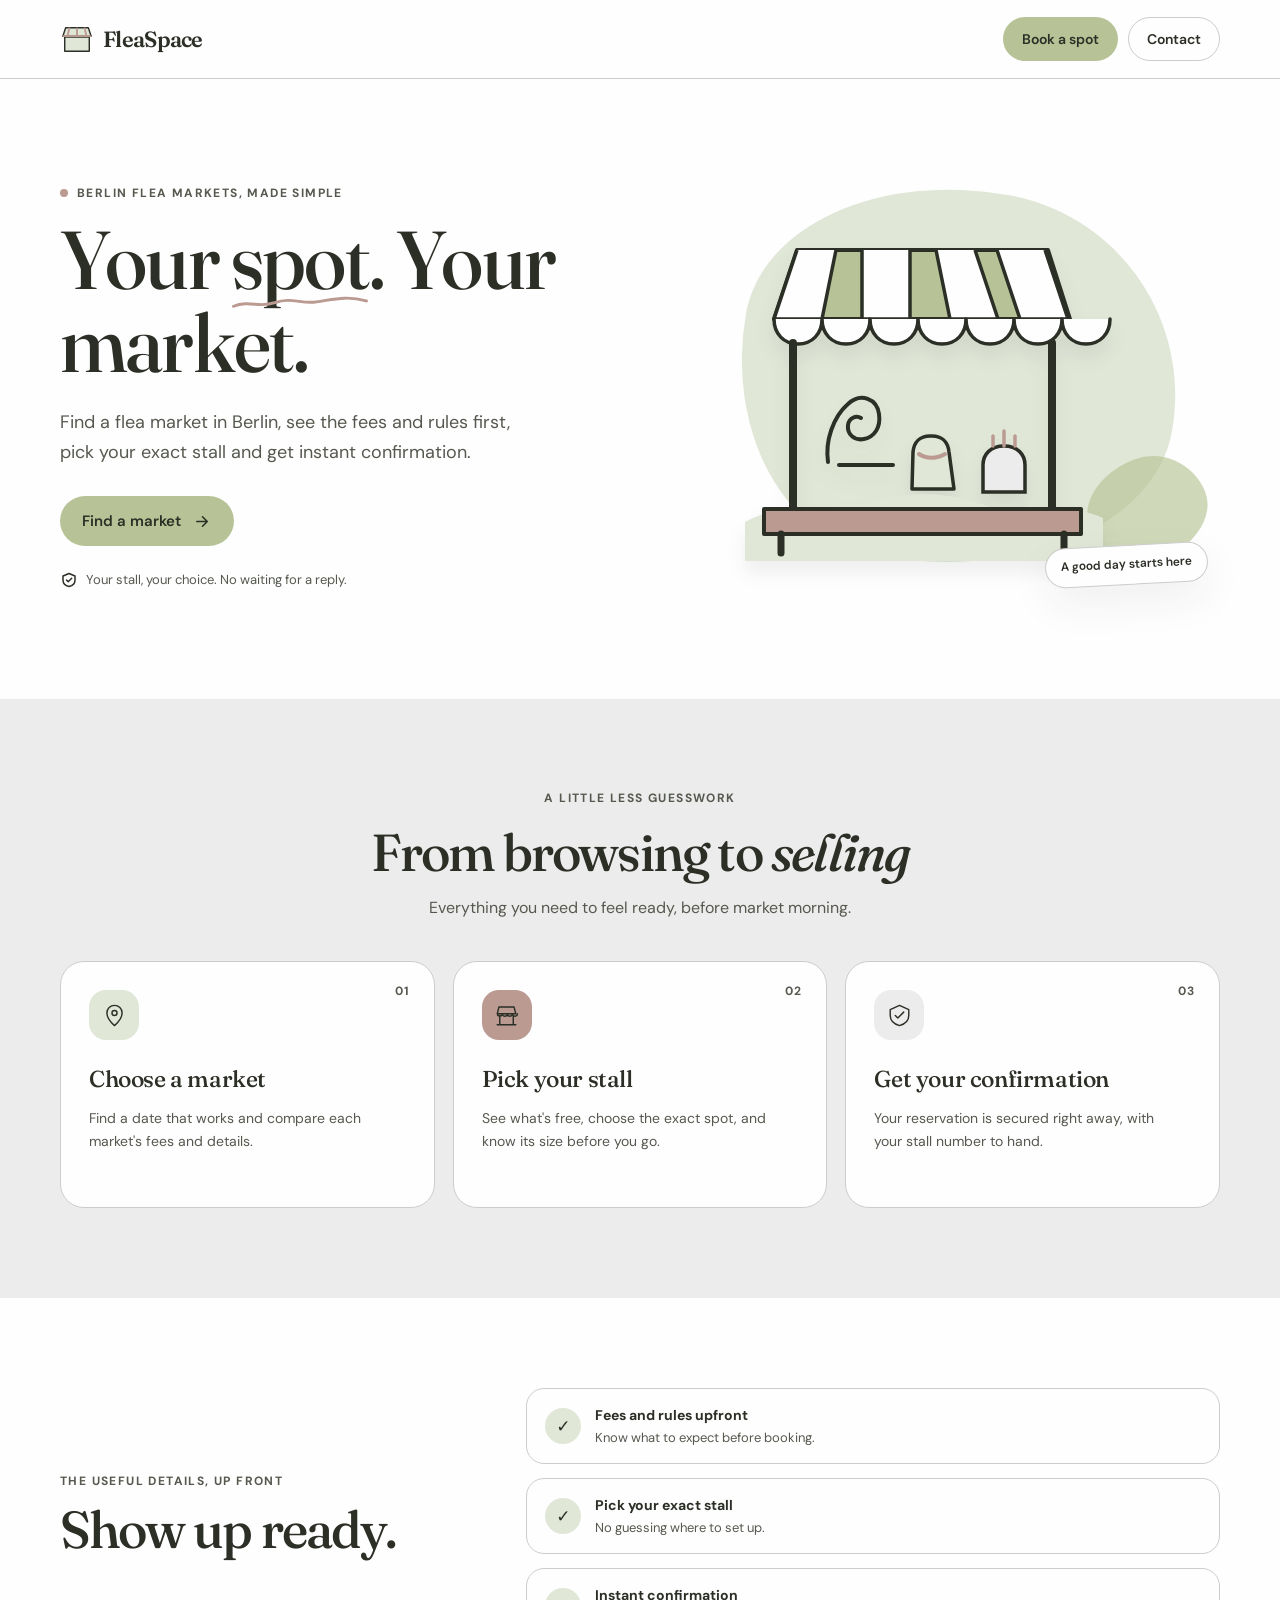
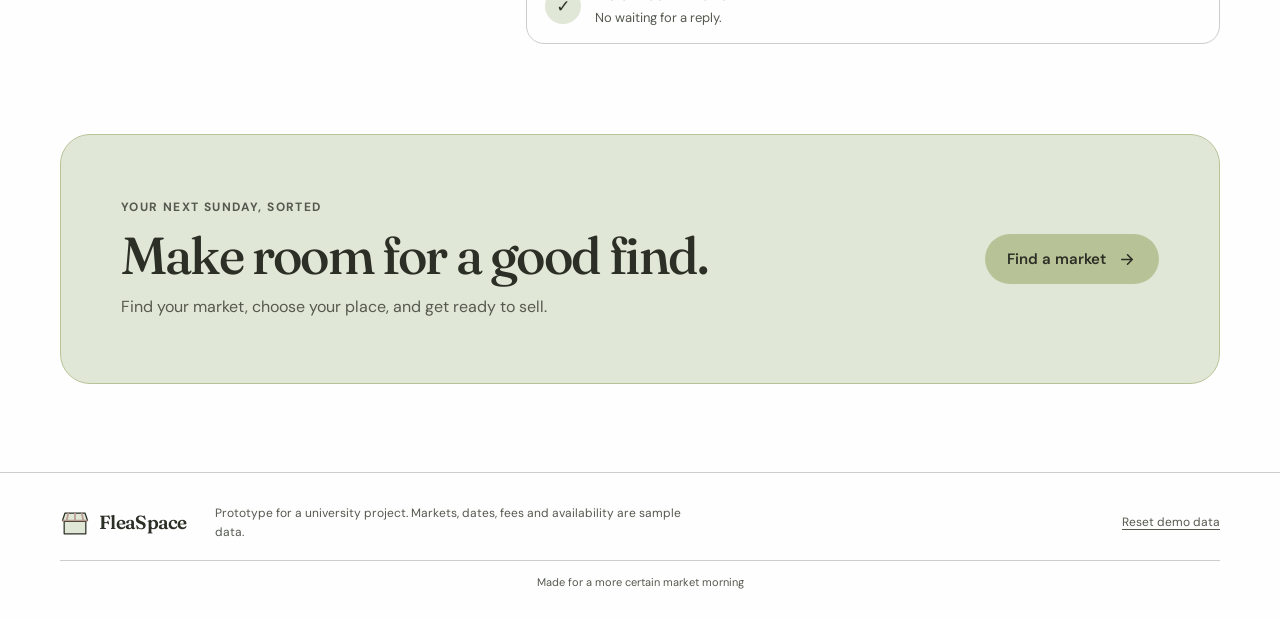
==== commit b7257af8: "quick fix" ====
--- a/index.html
+++ b/index.html
@@ -62,13 +62,8 @@
             <path d="M256 282c7 5 18 5 26 0" fill="none" stroke="var(--clay)" stroke-width="4" stroke-linecap="round"/>
             <path d="M320 320h42v-27c0-11-8-19-21-19s-21 8-21 19v27Z" fill="var(--mist)" stroke="var(--ink)" stroke-width="3.5"/>
             <path d="M330 274v-10m11 10v-15m11 15v-10" fill="none" stroke="var(--clay)" stroke-width="3.5" stroke-linecap="round"/>
-            <path d="M66 158c-17-9-19-22-9-32m412 54c17-9 19-22 9-32" fill="none" stroke="var(--clay)" stroke-width="4" stroke-linecap="round"/>
-            <path d="M58 120c9 0 15 4 17 12m387 59c-9 0-15 4-17 12" fill="none" stroke="var(--clay)" stroke-width="3" stroke-linecap="round"/>
-            <circle cx="92" cy="235" r="6" fill="var(--clay)"/>
-            <circle cx="427" cy="115" r="5" fill="var(--sage)"/>
-            <path d="M430 262c8-8 17-8 25 0m-12-14v28" fill="none" stroke="var(--sage)" stroke-width="3" stroke-linecap="round"/>
           </svg>
-          <span class="art-caption"><span class="caption-star" aria-hidden="true">✳</span> A good day starts here</span>
+          <span class="art-caption">A good day starts here</span>
         </div>
       </section>
 
@@ -124,7 +119,6 @@
           Find a market
           <svg viewBox="0 0 20 20" aria-hidden="true"><path d="M4 10h11m-5-5 5 5-5 5"/></svg>
         </a>
-        <svg class="cta-sparkle" viewBox="0 0 70 70" aria-hidden="true"><path d="M35 3c2 20 12 30 32 32-20 2-30 12-32 32C33 47 23 37 3 35 23 33 33 23 35 3Z" fill="var(--paper)" stroke="var(--sage)" stroke-width="2"/></svg>
       </section>
     </main>
 
@@ -139,7 +133,7 @@
         </a>
         <p class="footer-disclaimer">Prototype for a university project. Markets, dates, fees and availability are sample data.</p>
         <a class="reset-link" href="#reset-demo-data" data-reset-demo>Reset demo data</a>
-        <p class="footer-credit">Made for a more certain market morning <span aria-hidden="true">✳</span></p>
+        <p class="footer-credit">Made for a more certain market morning</p>
         <p class="sr-only" data-app-status role="status" aria-live="polite"></p>
       </div>
     </footer>
--- a/css/styles.css
+++ b/css/styles.css
@@ -361,11 +361,6 @@
   transform: rotate(-3deg);
 }
 
-.caption-star {
-  color: var(--clay);
-  font-size: 18px;
-}
-
 .section-space {
   padding-block: 90px;
 }
@@ -583,15 +578,6 @@
   flex: 0 0 auto;
 }
 
-.cta-sparkle {
-  position: absolute;
-  right: 26%;
-  bottom: -29px;
-  width: 90px;
-  height: 90px;
-  opacity: 0.7;
-}
-
 .site-footer {
   border-top: 1px solid var(--stone);
   background: var(--paper);
@@ -644,10 +630,6 @@
   color: var(--ink-soft);
   font-size: 11px;
   text-align: center;
-}
-
-.footer-credit span {
-  color: var(--clay);
 }
 
 .contact-dialog {
@@ -2301,13 +2283,6 @@
   pointer-events: none;
 }
 
-.map-decoration-one {
-  top: 15px;
-  right: 21px;
-  color: var(--clay);
-  font-size: 23px;
-}
-
 .map-decoration-two {
   right: -23px;
   bottom: 45px;
@@ -2580,13 +2555,6 @@
 
   .closing-copy > p:last-child {
     font-size: 14px;
-  }
-
-  .cta-sparkle {
-    right: -13px;
-    bottom: 40px;
-    width: 64px;
-    height: 64px;
   }
 
   .footer-inner {
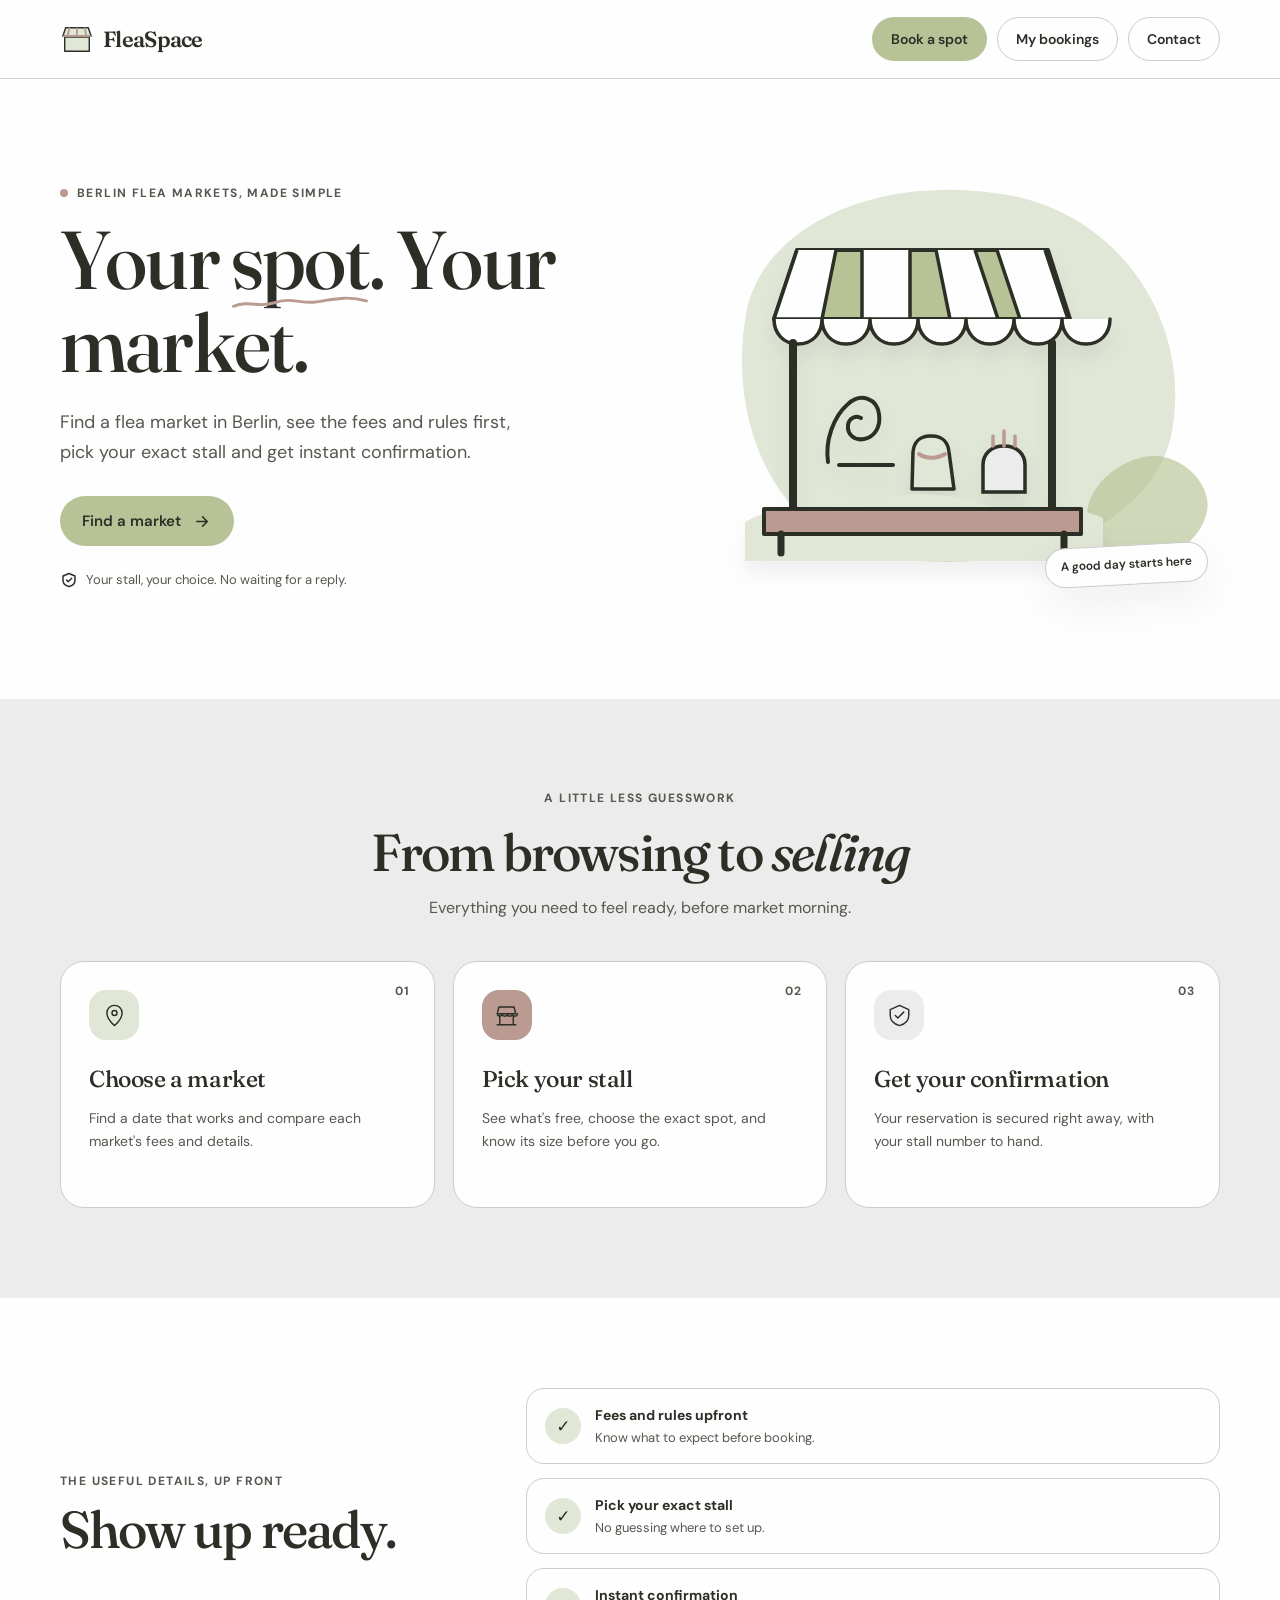
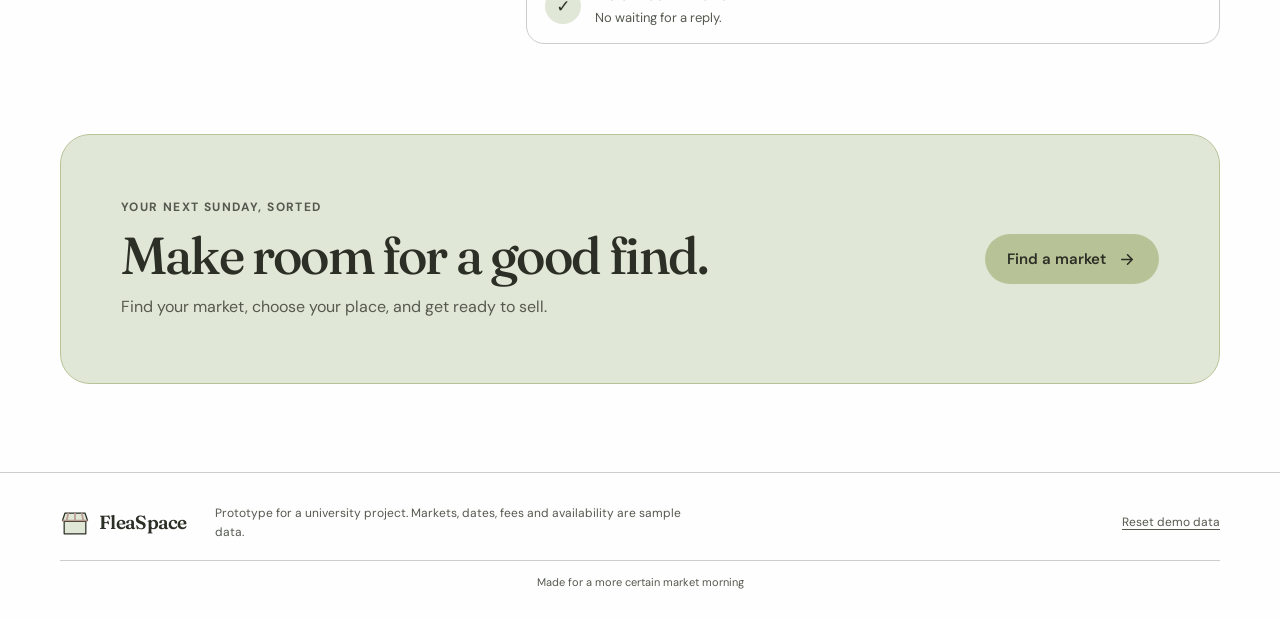
==== commit 0d938c13: "My bookings, cancel, add to calendar" ====
--- a/index.html
+++ b/index.html
@@ -28,6 +28,7 @@
         </a>
         <nav class="header-actions" aria-label="Main navigation">
           <a class="button button-primary button-small" href="markets.html">Book a spot</a>
+          <a class="button button-secondary button-small" href="my-bookings.html">My bookings</a>
           <button class="button button-secondary button-small" type="button" data-contact-open>Contact</button>
         </nav>
       </div>
--- a/css/styles.css
+++ b/css/styles.css
@@ -1087,6 +1087,33 @@
   font-size: 14px;
 }
 
+.date-selector {
+  display: flex;
+  margin-top: 17px;
+  flex-wrap: wrap;
+  gap: 8px;
+}
+
+.date-option {
+  min-height: 44px;
+  padding: 9px 14px;
+  border: 1px solid var(--stone);
+  border-radius: 999px;
+  background: var(--paper);
+  color: var(--ink);
+  cursor: pointer;
+  font: inherit;
+  font-size: 12px;
+  font-weight: 600;
+  transition: background-color 160ms ease, border-color 160ms ease;
+}
+
+.date-option:hover,
+.date-option[aria-pressed="true"] {
+  border-color: var(--sage);
+  background: var(--sage-light);
+}
+
 .meta-divider {
   width: 4px;
   height: 4px;
@@ -1530,6 +1557,13 @@
   color: var(--ink);
 }
 
+.detail-copy .cost-breakdown {
+  margin: 5px 0 7px;
+  color: var(--ink);
+  font-size: 13px;
+  font-weight: 700;
+}
+
 .detail-section {
   padding: 15px 0 13px;
   border-bottom: 1px solid var(--stone);
@@ -1598,6 +1632,14 @@
   margin: 9px 0 0;
   color: var(--ink-soft);
   font-size: 10px;
+  line-height: 1.45;
+  text-align: center;
+}
+
+.selection-limit-message {
+  margin: 8px 0 0;
+  color: var(--ink);
+  font-size: 12px;
   line-height: 1.45;
   text-align: center;
 }
@@ -1944,7 +1986,7 @@
   margin-top: 22px;
   align-items: center;
   gap: 8px 12px;
-  grid-template-columns: auto auto 1fr;
+  grid-template-columns: repeat(3, auto);
 }
 
 .confirmation-actions .button {
@@ -1967,6 +2009,194 @@
   color: var(--ink-soft);
   font-size: 10px;
   text-align: right;
+}
+
+.bookings-main {
+  min-height: 700px;
+  padding-block: 42px 72px;
+  background:
+    radial-gradient(ellipse at 12% 10%, rgba(224, 231, 215, 0.4), transparent 28rem),
+    var(--paper);
+}
+
+.bookings-page {
+  width: min(900px, calc(100% - var(--page-gutter) * 2));
+  margin-inline: auto;
+}
+
+.bookings-page > .back-link {
+  margin-bottom: 20px;
+}
+
+.bookings-heading {
+  margin-bottom: 28px;
+}
+
+.bookings-heading .eyebrow {
+  margin-bottom: 7px;
+}
+
+.bookings-heading h1 {
+  margin: 0 0 9px;
+  font-size: clamp(42px, 5vw, 58px);
+  line-height: 1.12;
+}
+
+.bookings-heading h1 em {
+  color: var(--ink-soft);
+  font-weight: 500;
+}
+
+.bookings-heading > p:last-child {
+  margin: 0;
+  color: var(--ink-soft);
+  font-size: 14px;
+}
+
+.booking-list {
+  display: grid;
+  gap: 15px;
+}
+
+.booking-list[hidden] {
+  display: none;
+}
+
+.booking-card {
+  padding: 23px 25px;
+  border: 1px solid var(--stone);
+  border-radius: var(--radius-card);
+  background: var(--paper);
+  box-shadow: 0 4px 17px rgba(43, 47, 38, 0.035);
+}
+
+.booking-card-heading {
+  display: flex;
+  align-items: flex-start;
+  justify-content: space-between;
+  gap: 15px;
+}
+
+.booking-card-heading .eyebrow {
+  margin-bottom: 3px;
+  font-size: 9px;
+}
+
+.booking-card-heading h2 {
+  margin: 0;
+  font-size: 25px;
+  font-weight: 500;
+  line-height: 1.25;
+}
+
+.booking-confirmation-number {
+  padding: 6px 10px;
+  border-radius: 999px;
+  background: var(--sage-light);
+  font-size: 11px;
+  font-weight: 700;
+  white-space: nowrap;
+}
+
+.booking-details {
+  display: grid;
+  margin: 18px 0 0;
+  border-top: 1px solid var(--stone);
+  grid-template-columns: repeat(2, minmax(0, 1fr));
+}
+
+.booking-details > div {
+  min-width: 0;
+  padding: 11px 8px 9px 0;
+  border-bottom: 1px solid var(--stone);
+}
+
+.booking-details dt {
+  margin-bottom: 2px;
+  color: var(--ink-soft);
+  font-size: 10px;
+}
+
+.booking-details dd {
+  margin: 0;
+  overflow-wrap: anywhere;
+  font-size: 13px;
+  font-weight: 600;
+}
+
+.booking-actions {
+  display: flex;
+  margin-top: 17px;
+  flex-wrap: wrap;
+  gap: 9px;
+}
+
+.bookings-empty {
+  margin-top: 22px;
+}
+
+.cancel-dialog {
+  width: min(490px, calc(100% - 32px));
+  max-height: min(720px, calc(100% - 32px));
+  padding: 0;
+  overflow: auto;
+  border: 1px solid var(--stone);
+  border-radius: 28px;
+  background: var(--paper);
+  color: var(--ink);
+  box-shadow: 0 24px 80px rgba(43, 47, 38, 0.2);
+}
+
+.cancel-dialog::backdrop {
+  background: rgba(43, 47, 38, 0.48);
+  backdrop-filter: blur(3px);
+}
+
+.cancel-dialog-inner {
+  position: relative;
+  padding: 38px;
+}
+
+.cancel-dialog-inner > .eyebrow {
+  margin-bottom: 8px;
+}
+
+.cancel-dialog-inner h2 {
+  margin-bottom: 10px;
+  font-size: 34px;
+  line-height: 1.15;
+}
+
+.cancel-booking-summary {
+  margin-bottom: 12px;
+  color: var(--ink);
+  font-size: 13px;
+  font-weight: 700;
+}
+
+.cancel-dialog-inner > p:not(.eyebrow) {
+  color: var(--ink-soft);
+  font-size: 13px;
+}
+
+.cancel-warning {
+  padding: 12px 14px;
+  border: 1px solid var(--clay);
+  border-radius: 14px;
+  background: var(--clay);
+  color: var(--ink) !important;
+}
+
+.cancel-warning[hidden] {
+  display: none;
+}
+
+.cancel-dialog-actions {
+  display: flex;
+  margin-top: 20px;
+  justify-content: flex-end;
+  flex-wrap: wrap;
+  gap: 9px;
 }
 
 .confirmation-empty-state {
@@ -2392,8 +2622,11 @@
   }
 
   .header-inner {
-    min-height: 70px;
+    min-height: 0;
+    padding-block: 9px;
     gap: 10px;
+    justify-content: center;
+    flex-wrap: wrap;
   }
 
   .wordmark {
@@ -2407,7 +2640,10 @@
   }
 
   .header-actions {
+    width: 100%;
     gap: 7px;
+    justify-content: center;
+    flex-wrap: wrap;
   }
 
   .button-small {
@@ -2925,6 +3161,57 @@
 
   .confirmation-empty-state h2 {
     font-size: 36px;
+  }
+
+  .bookings-main {
+    min-height: 0;
+    padding-block: 30px 55px;
+  }
+
+  .booking-card {
+    padding: 19px 16px;
+    border-radius: 22px;
+  }
+
+  .booking-card-heading h2 {
+    font-size: 21px;
+  }
+
+  .booking-confirmation-number {
+    padding: 5px 8px;
+    font-size: 9px;
+  }
+
+  .booking-details {
+    margin-top: 14px;
+  }
+
+  .booking-details dd {
+    font-size: 12px;
+  }
+
+  .booking-actions {
+    flex-direction: column;
+  }
+
+  .booking-actions .button {
+    width: 100%;
+  }
+
+  .cancel-dialog-inner {
+    padding: 32px 22px 24px;
+  }
+
+  .cancel-dialog-inner h2 {
+    font-size: 29px;
+  }
+
+  .cancel-dialog-actions {
+    flex-direction: column-reverse;
+  }
+
+  .cancel-dialog-actions .button {
+    width: 100%;
   }
 
   .reserve-area {
